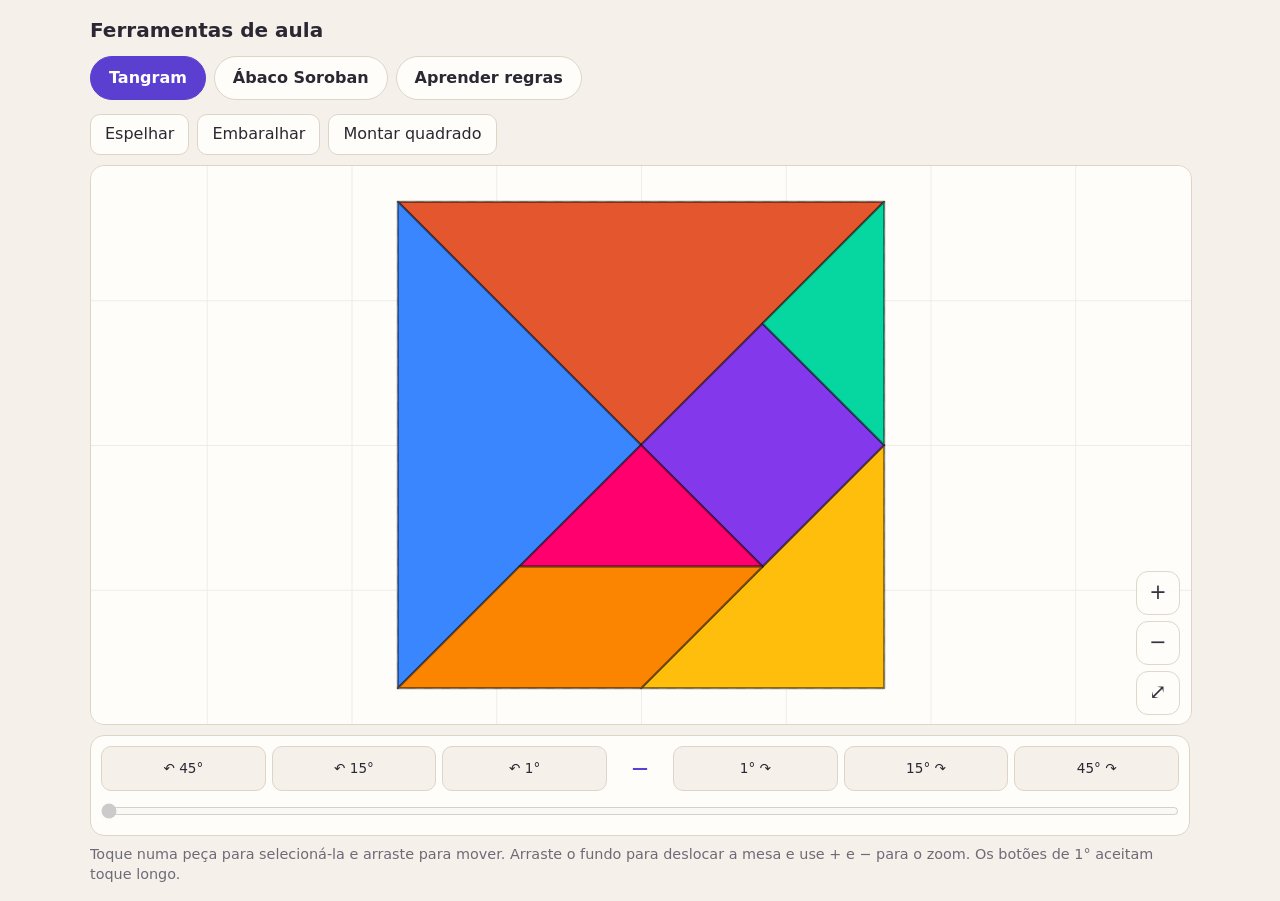
==== index.html @ 524e2d60 "Publica ferramentas de aula" ====
<!DOCTYPE html>
<html lang="pt-BR">
<head>
<meta charset="utf-8">
<meta name="viewport" content="width=device-width, initial-scale=1, viewport-fit=cover">
<meta name="description" content="Ferramentas de apoio para aulas online: Tangram interativo e Ábaco Soroban.">
<link rel="icon" href="data:image/svg+xml,%3Csvg xmlns='http://www.w3.org/2000/svg' viewBox='0 0 100 100'%3E%3Ctext y='.9em' font-size='90'%3E%F0%9F%A7%AE%3C/text%3E%3C/svg%3E">
<title>Ferramentas de Aula</title>
<style>
:root{--bg:#f5f1ea;--card:#fffdf9;--ink:#2a2833;--mut:#6e6a78;--line:#ddd5c8;--acc:#5b3fd0;--dec:#efe6d2;--frame:#7a4a24;--rod:#cdb88f;--wood:#d9a060;--wood2:#8a5a2b;--heav:#e0524d;--heav2:#8f2b28;box-sizing:border-box;padding-top:env(safe-area-inset-top,0px);padding-bottom:env(safe-area-inset-bottom,0px)}
@media (prefers-color-scheme:dark){:root:not([data-theme="light"]){--bg:#16151b;--card:#201f27;--ink:#efecf5;--mut:#a39fb0;--line:#36343f;--acc:#9a85ff;--dec:#2c2a36;--frame:#b9824f;--rod:#5a5566}}
:root[data-theme="dark"]{--bg:#16151b;--card:#201f27;--ink:#efecf5;--mut:#a39fb0;--line:#36343f;--acc:#9a85ff;--dec:#2c2a36;--frame:#b9824f;--rod:#5a5566}
html{scroll-padding-top:env(safe-area-inset-top,0px)}
body{margin:0;background:var(--bg);color:var(--ink);font:16px/1.4 system-ui,-apple-system,"Segoe UI",Roboto,sans-serif}
main{max-width:1100px;margin:0 auto;padding:16px}
h1{font-size:1.25rem;margin:0 0 12px}
nav{display:flex;gap:8px;margin-bottom:14px}
button,input{font:inherit}
button{touch-action:manipulation;user-select:none;-webkit-user-select:none}
nav button{padding:10px 18px;border-radius:999px;border:1px solid var(--line);background:var(--card);color:var(--ink);cursor:pointer;font-weight:600}
nav button.on{background:var(--acc);border-color:var(--acc);color:#fff}
.bar{display:flex;flex-wrap:wrap;gap:8px;align-items:center;margin-bottom:10px}
.btn{padding:8px 14px;border-radius:10px;border:1px solid var(--line);background:var(--card);color:var(--ink);cursor:pointer}
.btn:hover{border-color:var(--acc)}
.hint{color:var(--mut);font-size:.9rem;margin:8px 0 0}
svg{display:block;width:100%}
.wrap{position:relative}
#tg{height:clamp(340px,62vh,720px);color:var(--ink);background:var(--dec);border:1px solid var(--line);border-radius:14px;touch-action:none;user-select:none;-webkit-user-select:none}
.zoom{position:absolute;right:10px;bottom:10px;display:flex;flex-direction:column;gap:6px}
.zoom button{width:44px;height:44px;border-radius:12px;border:1px solid var(--line);background:var(--card);color:var(--ink);font-size:1.3rem;cursor:pointer;opacity:.94}
.rot{margin-top:10px;background:var(--card);border:1px solid var(--line);border-radius:14px;padding:10px}
.rb{display:flex;gap:6px;align-items:center}
.rb button{flex:1;padding:12px 4px;border-radius:10px;border:1px solid var(--line);background:var(--bg);color:var(--ink);font-size:.85rem;cursor:pointer}
.rb button:active{background:var(--acc);color:#fff}
#ang{min-width:54px;text-align:center;font-weight:700;color:var(--acc)}
#sl{width:100%;margin:12px 0 2px;padding:0;accent-color:var(--acc)}
.pc{cursor:grab;stroke:rgba(0,0,0,.45);stroke-width:1.5;stroke-linejoin:round}
.pc.sel{stroke:var(--ink);stroke-width:4}
input[type=text]{padding:8px 10px;border-radius:10px;border:1px solid var(--line);background:var(--card);color:var(--ink);width:150px}
.tot{margin-left:auto;font-size:1.1rem}
.tot b{font-size:1.6rem;color:var(--acc)}
#sb{background:var(--card);border:1px solid var(--line);border-radius:14px;height:auto}
.fr{fill:var(--card);stroke:var(--frame);stroke-width:8}
.dc{fill:var(--dec)}
.rod{stroke:var(--rod);stroke-width:4}
.br{fill:var(--frame)}
.bead{cursor:pointer;transition:transform .2s ease}
.bead path{fill:var(--wood);stroke:var(--wood2);stroke-width:2;stroke-linejoin:round}
.bead.h path{fill:var(--heav);stroke:var(--heav2)}
.dg{font:700 28px system-ui,sans-serif;fill:var(--acc)}
.dg.z{fill:var(--mut);opacity:.5}
.vl{font:13px system-ui,sans-serif;fill:var(--ink)}
.lb{font:10px system-ui,sans-serif;fill:var(--mut)}
nav{flex-wrap:wrap}
.chips{display:flex;flex-wrap:wrap;gap:6px;margin-bottom:12px}
.chips button{padding:8px 12px;border-radius:999px;border:1px solid var(--line);background:var(--card);color:var(--ink);font-size:.85rem;cursor:pointer}
.chips button.on{background:var(--acc);border-color:var(--acc);color:#fff}
.rule{background:var(--card);border:1px solid var(--line);border-radius:14px;padding:12px 14px;margin-bottom:12px;font-size:.95rem}
#lb{background:var(--card);border:1px solid var(--line);border-radius:14px;height:auto;margin:0 auto}
.step{margin:12px 0;padding:12px 14px;border-left:4px solid var(--acc);background:var(--card);border-radius:8px;min-height:3.2em}
.hl{fill:var(--acc);fill-opacity:.16;opacity:0;transition:opacity .25s}
.md{font:700 20px system-ui,sans-serif;fill:var(--acc)}
.ml{font:10px system-ui,sans-serif;fill:var(--mut)}
#fg{transition:transform .35s ease,opacity .25s}
.fb{display:none;margin-top:10px;padding:10px 14px;border-radius:10px}
.fb.ok{display:block;background:#1f7a3e22;border:1px solid #1f7a3e}
.fb.no{display:block;background:#c0392b22;border:1px solid #c0392b}
</style>
</head>
<body>
<main>
<h1>Ferramentas de aula</h1>
<nav>
<button class="on" data-t="tangram">Tangram</button>
<button data-t="soroban">Ábaco Soroban</button>
<button data-t="aprender">Aprender regras</button>
</nav>

<section id="tangram">
<div class="bar">
<button class="btn" id="tf">Espelhar</button>
<button class="btn" id="tm">Embaralhar</button>
<button class="btn" id="tz">Montar quadrado</button>
</div>
<div class="wrap">
<svg id="tg"><defs><pattern id="gd" width="100" height="100" patternUnits="userSpaceOnUse"><path d="M100 0H0V100" fill="none" stroke="currentColor" stroke-opacity=".1"/></pattern></defs><rect width="2000" height="1400" fill="var(--card)"/><rect width="2000" height="1400" fill="url(#gd)"/></svg>
<div class="zoom">
<button id="zi" aria-label="Aumentar zoom">+</button>
<button id="zo" aria-label="Diminuir zoom">−</button>
<button id="zf" aria-label="Centralizar">⤢</button>
</div>
</div>
<div class="rot">
<div class="rb">
<button data-d="-45">↶ 45°</button><button data-d="-15">↶ 15°</button><button data-d="-1">↶ 1°</button>
<span id="ang">—</span>
<button data-d="1">1° ↷</button><button data-d="15">15° ↷</button><button data-d="45">45° ↷</button>
</div>
<input type="range" id="sl" min="0" max="359" value="0" disabled aria-label="Ângulo da peça">
</div>
<p class="hint">Toque numa peça para selecioná-la e arraste para mover. Arraste o fundo para deslocar a mesa e use + e − para o zoom. Os botões de 1° aceitam toque longo.</p>
</section>

<section id="soroban" hidden>
<div class="bar">
<button class="btn" id="zr">Zerar</button>
<input type="text" id="num" placeholder="ex.: 1234,56" inputmode="decimal">
<button class="btn" id="go">Mostrar número</button>
<div class="tot">Valor: <b id="tot">0</b></div>
</div>
<svg id="sb" viewBox="0 0 1000 410"></svg>
<p class="hint">Clique nas contas para movê-las. Cada conta de baixo vale 1 e a de cima vale 5. A coluna da Unidade é a 6ª da direita; as 5 últimas colunas são as casas decimais.</p>
</section>

<section id="aprender" hidden>
<div class="chips" id="lm"><button class="on">Aula</button><button>Praticar</button></div>
<div class="chips" id="ls"></div>
<div class="rule" id="lr"></div>
<svg id="lb"></svg>
<div class="step" id="lt"></div>
<div class="bar" id="lbar">
<button class="btn" id="lv">◀ Voltar</button>
<button class="btn" id="ln">Próximo ▶</button>
<button class="btn" id="lp">▶ Tocar</button>
<button class="btn" id="lz">↺ Repetir</button>
<span class="hint" id="lc"></span>
</div>
<div id="pn" style="display:none">
<div class="step" id="pp"></div>
<div class="chips" id="po"></div>
<div class="bar">
<button class="btn" id="pc">Conferir</button>
<button class="btn" id="pa">Mostrar resposta</button>
<button class="btn" id="pm">Novo exercício</button>
<span class="hint" id="pg"></span>
</div>
<div class="fb" id="pf"></div>
</div>
</section>
</main>

<script>
const $=s=>document.querySelector(s),NS='http://www.w3.org/2000/svg';
const mk=(t,a,p)=>{const e=document.createElementNS(NS,t);for(const k in a)e.setAttribute(k,a[k]);if(p)p.appendChild(e);return e};
const clamp=(v,a,b)=>Math.max(a,Math.min(b,v));

/* Tangram */
const tg=$('#tg'),S=84,WW=2000,WH=1400,OX=1000-2*S,OY=700-2*S;
mk('rect',{x:OX,y:OY,width:4*S,height:4*S,fill:'none',stroke:'currentColor','stroke-opacity':.15,'stroke-dasharray':'6 6'},tg);
const defs=[
['#e4572e',[[0,0],[4,0],[2,2]]],
['#3a86ff',[[0,0],[2,2],[0,4]]],
['#ffbe0b',[[4,4],[4,2],[2,4]]],
['#8338ec',[[2,2],[3,1],[4,2],[3,3]]],
['#06d6a0',[[4,0],[4,2],[3,1]]],
['#ff006e',[[1,3],[3,3],[2,2]]],
['#fb8500',[[0,4],[2,4],[3,3],[1,3]]]];
const pcs=defs.map(([col,pts])=>{
  const cx=pts.reduce((a,p)=>a+p[0],0)/pts.length,cy=pts.reduce((a,p)=>a+p[1],0)/pts.length;
  const el=mk('polygon',{points:pts.map(p=>((p[0]-cx)*S)+','+((p[1]-cy)*S)).join(' '),fill:col,class:'pc'},tg);
  return {el,hx:OX+cx*S,hy:OY+cy*S,x:0,y:0,r:0,f:1};
});
const draw=o=>o.el.setAttribute('transform',`translate(${o.x} ${o.y}) rotate(${o.r}) scale(${o.f} 1)`);

/* Visão (zoom e deslocamento) */
let vx=WW/2,vy=WH/2,z=1,z0=1;
const view=()=>{
  const w=tg.clientWidth,h=tg.clientHeight;if(!w)return;
  const vw=w/z,vh=h/z;
  vx=vw>=WW?WW/2:clamp(vx,vw/2,WW-vw/2);
  vy=vh>=WH?WH/2:clamp(vy,vh/2,WH-vh/2);
  tg.setAttribute('viewBox',`${vx-vw/2} ${vy-vh/2} ${vw} ${vh}`);
};
const fit=()=>{const w=tg.clientWidth;if(!w)return;z0=w/760;z=z0;vx=WW/2;vy=WH/2;view()};
const zoom=f=>{const w=tg.clientWidth,h=tg.clientHeight;z=clamp(z*f,Math.min(w/WW,h/WH),z0*3.2);view()};
$('#zi').onclick=()=>zoom(1.25);
$('#zo').onclick=()=>zoom(1/1.25);
$('#zf').onclick=fit;
addEventListener('resize',view);

const home=()=>{pcs.forEach(o=>{o.x=o.hx;o.y=o.hy;o.r=0;o.f=1;draw(o)});sync();fit()};

/* Seleção, arrasto e giro */
let sel=null,off=null,pan=null;
const pt=e=>{const p=tg.createSVGPoint();p.x=e.clientX;p.y=e.clientY;return p.matrixTransform(tg.getScreenCTM().inverse())};
const sync=()=>{
  $('#ang').textContent=sel?sel.r+'°':'—';
  $('#sl').disabled=!sel;if(sel)$('#sl').value=sel.r;
};
const rot=d=>{if(!sel)return;sel.r=((sel.r+d)%360+360)%360;draw(sel);sync()};
tg.onpointerdown=e=>{
  const o=pcs.find(o=>o.el===e.target);
  if(o){
    if(sel)sel.el.classList.remove('sel');
    sel=o;o.el.classList.add('sel');tg.appendChild(o.el);sync();
    const p=pt(e);off=[o.x-p.x,o.y-p.y];
  }else pan={x:e.clientX,y:e.clientY,vx,vy};
  tg.setPointerCapture(e.pointerId);
};
tg.onpointermove=e=>{
  if(off){const p=pt(e);sel.x=clamp(p.x+off[0],0,WW);sel.y=clamp(p.y+off[1],0,WH);draw(sel)}
  else if(pan){vx=pan.vx-(e.clientX-pan.x)/z;vy=pan.vy-(e.clientY-pan.y)/z;view()}
};
tg.onpointerup=tg.onpointercancel=()=>{off=pan=null};
tg.ondblclick=e=>{if(sel&&e.target===sel.el)rot(45)};
tg.onwheel=e=>{
  e.preventDefault();
  if(sel&&e.target===sel.el)rot(e.deltaY>0?15:-15);else zoom(e.deltaY<0?1.15:1/1.15);
};
$('#sl').oninput=e=>{if(sel){sel.r=+e.target.value;draw(sel);sync()}};
document.querySelectorAll('.rb button').forEach(b=>{
  const d=+b.dataset.d;let t,iv;
  const stop=()=>{clearTimeout(t);clearInterval(iv)};
  b.onpointerdown=e=>{e.preventDefault();rot(d);if(Math.abs(d)===1)t=setTimeout(()=>iv=setInterval(()=>rot(d),60),400)};
  b.onpointerup=b.onpointerleave=b.onpointercancel=stop;
});
$('#tf').onclick=()=>{if(sel){sel.f*=-1;draw(sel);sync()}};
$('#tz').onclick=home;
$('#tm').onclick=()=>{
  const vw=tg.clientWidth/z,vh=tg.clientHeight/z;
  pcs.forEach(o=>{
    o.x=clamp(vx+(Math.random()-.5)*(vw-200),0,WW);o.y=clamp(vy+(Math.random()-.5)*(vh-200),0,WH);
    o.r=Math.floor(Math.random()*8)*45;o.f=1;draw(o);
  });
  sync();
};
home();

/* Abas */
const tabs=document.querySelectorAll('nav button');
tabs.forEach(b=>b.onclick=()=>{
  tabs.forEach(x=>x.classList.toggle('on',x===b));
  document.querySelectorAll('section').forEach(s=>s.hidden=s.id!==b.dataset.t);
  if(b.dataset.t==='tangram')view();
});

/* Soroban */
const sb=$('#sb'),N=15,X0=20,W=64;
const st=Array.from({length:N},()=>({h:0,e:0}));
const NM={9:'U. bilhão',8:'C. milhão',7:'D. milhão',6:'U. milhão',5:'C. milhar',4:'D. milhar',3:'U. milhar',2:'Centena',1:'Dezena',0:'Unidade','-1':'Décimo','-2':'Centésimo','-3':'Milésimo','-4':'D. milésimo','-5':'C. milésimo'};
const fmt=n=>{const f=String(n%1e5).padStart(5,'0').replace(/0+$/,'');return Math.floor(n/1e5).toLocaleString('pt-BR')+(f?','+f:'')};
const cx=c=>X0+c*W+W/2;
mk('rect',{x:8,y:8,width:984,height:304,rx:10,class:'fr'},sb);
for(let c=10;c<N;c++)mk('rect',{x:X0+c*W,y:10,width:W,height:300,class:'dc'},sb);
for(let c=0;c<N;c++)mk('line',{x1:cx(c),y1:10,x2:cx(c),y2:310,class:'rod'},sb);
mk('rect',{x:8,y:104,width:984,height:12,class:'br'},sb);
mk('circle',{cx:cx(9),cy:110,r:4,fill:'#fff'},sb);
const bead=(c,type,i)=>{
  const g=mk('g',{class:'bead '+type},sb);
  mk('path',{d:'M-26 0L-12-14H12L26 0L12 14H-12Z'},g);
  g.onclick=()=>{const s=st[c];if(type==='h')s.h^=1;else s.e=s.e>i?i:i+1;upd()};
  return g;
};
const cols=st.map((_,c)=>{
  const tx=(y,cls)=>mk('text',{x:cx(c),y,class:cls,'text-anchor':'middle'},sb);
  const q={hb:bead(c,'h'),eb:[0,1,2,3].map(i=>bead(c,'e',i))};
  q.dg=tx(352,'dg');q.vl=tx(375,'vl');q.lb=tx(396,'lb');
  q.lb.textContent=NM[9-c];
  return q;
});
function upd(){
  let n=0;
  st.forEach((s,c)=>{
    const i=14-c,d=s.h*5+s.e,q=cols[c],x=cx(c);
    n+=d*10**i;
    q.hb.style.transform=`translate(${x}px,${s.h?90:36}px)`;
    q.eb.forEach((b,k)=>b.style.transform=`translate(${x}px,${k<s.e?130+k*28:284-(3-k)*28}px)`);
    q.dg.textContent=d;q.dg.classList.toggle('z',!d);
    q.vl.textContent=d?fmt(d*10**i):'';
  });
  $('#tot').textContent=fmt(n);
}
$('#zr').onclick=()=>{st.forEach(s=>{s.h=0;s.e=0});upd()};
$('#go').onclick=()=>{
  const v=parseFloat($('#num').value.trim().replace(',','.'));
  if(isNaN(v)||v<0||v>=1e10)return;
  const n=Math.round(v*1e5);
  st.forEach((s,c)=>{const d=Math.floor(n/10**(14-c))%10;s.h=d>=5?1:0;s.e=d%5});
  upd();
};
upd();

/* Aprender regras: cada passo = [texto, dígitos das colunas ('.' = 0), colunas em destaque] */
(()=>{
const c4=['casa 4','casa 3','casa 2','casa 1'],c5=['casa 5',...c4];
const LS=[
{n:'Base 5',c:2,lb:['Dezena','Unidade'],r:'<b>Troca de base 5.</b> Pergunte: <b>cabe?</b> (soma) ou <b>tenho?</b> (subtração). Se não, pergunte quanto o número falta para 5 (a diferença) e respeite a ordem: <b>+</b> soma 5 e tira a diferença; <b>−</b> soma a diferença e tira 5.',s:[
['Vamos somar 3 + 4. Coloque o 3 na unidade.','.3',[1]],
['O 4 cabe? Não: só sobra 1 conta embaixo. Quanto falta do 4 para 5? 1.','.3',[1]],
['Regra do +: soma 5 (desce a conta de cima)…','.8',[1]],
['…e tira a diferença, 1 (sobe uma conta de baixo). 3 + 4 = 7.','.7',[1]],
['Agora 7 − 3. Eu tenho 3? Não: só há 2 contas embaixo. Quanto falta do 3 para 5? 2.','.7',[1]],
['Regra do −: soma a diferença, 2 (descem 2 contas)…','.9',[1]],
['…e tira 5 (sobe a conta de cima). 7 − 3 = 4.','.4',[1]]]},
{n:'Base 10',c:2,lb:['Dezena','Unidade'],r:'<b>Troca de base 10.</b> As mesmas perguntas, agora com o que falta para 10: <b>+</b> tira a diferença e soma 10 (1 na casa da esquerda); <b>−</b> tira 10 (1 da casa da esquerda) e soma a diferença. Se a diferença não cabe ou não tem, use a base 5 dentro da coluna.',s:[
['Vamos somar 7 + 6. Coloque o 7.','.7',[1]],
['O 6 cabe? Não, passa de 9. Quanto falta do 6 para 10? 4. Regra do +: tira a diferença e soma 10.','.7',[1]],
['Tirar 4 de 7: eu tenho 4? Não (só 2 embaixo). Base 5: 4 para 5 é 1. Soma 1…','.8',[1]],
['…e tira 5: 7 − 4 = 3.','.3',[1]],
['Agora soma 10: 1 na casa da esquerda. 7 + 6 = 13.','13',[0]],
['Agora 13 − 6. Eu tenho 6? Não (3 < 6). Quanto falta do 6 para 10? 4. Regra do −: tira 10 e soma a diferença.','13',[0,1]],
['Tira 10: tira 1 da dezena.','.3',[0]],
['Soma 4 em 3: cabe? Não. Base 5: 4 para 5 é 1. Soma 5…','.8',[1]],
['…e tira 1: 3 + 4 = 7. Então 13 − 6 = 7.','.7',[1]]]},
{n:'Multiplicação 1',c:4,lb:c4,f:1,r:'<b>Multiplicação com 1 multiplicador.</b> Conte as casas a partir da unidade e pule (dígitos do multiplicando + 1): é a <b>dezena temporária</b>. Multiplique da esquerda para a direita: a <b>dezena</b> do produto vai na casa (casa do multiplicando + casa do multiplicador), onde o dedo aponta, e a <b>unidade</b> na casa à direita. Passou de 9? Troca de base 10.',s:[
['256 × 4. O 256 tem 3 dígitos: pule 3 + 1 = 4 casas a partir da unidade. A casa 4 é a dezena temporária.','....',[0]],
['2 (casa 3) × 4 (casa 1): 3 + 1 = 4, o dedo aponta a casa 4. 2 × 4 = 08.','....',[0]],
['Dezena 0 na casa 4 e unidade 8 na casa 3.','.8..',[0,1]],
['5 (casa 2) × 4 = 20. Casa 2 + casa 1 = 3: dezena 2 na casa 3, unidade 0 na casa 2.','.8..',[1]],
['8 + 2 não cabe: 2 para 10 é 8. Tira 8 e soma 10 (vai 1 na casa 4).','1...',[0,1]],
['6 (casa 1) × 4 = 24. Casa 1 + casa 1 = 2: dezena 2 na casa 2 e unidade 4 na casa 1.','1.24',[2,3]],
['Resposta: 256 × 4 = 1024.','1.24',[]]]},
{n:'Multiplicação 2',c:5,lb:c5,f:1,r:'<b>Multiplicação com 2 multiplicadores.</b> O mesmo princípio, em duas etapas: primeiro o dígito da esquerda do multiplicador (dezena), depois o da direita. A dezena temporária fica na casa (dígitos do multiplicando + 2).',s:[
['256 × 14. O 256 tem 3 dígitos e o 14 tem 2: pule 3 + 2 = 5 casas. A casa 5 é a dezena temporária.','.....',[0]],
['Etapa 1: multiplicador 1 (casa 2). 2 (casa 3) × 1 = 02. Casa 3 + casa 2 = 5: dezena 0 na casa 5, unidade 2 na casa 4.','.2...',[0,1]],
['5 (casa 2) × 1 = 05. 2 + 2 = 4: unidade 5 na casa 3.','.25..',[1,2]],
['6 (casa 1) × 1 = 06. 1 + 2 = 3: unidade 6 na casa 2.','.256.',[2,3]],
['Etapa 2: multiplicador 4 (casa 1). 2 × 4 = 08: unidade 8 na casa 3. 5 + 8 = 13, vai 1 na casa 4.','.336.',[1,2]],
['5 × 4 = 20. Casa 2 + 1 = 3: dezena 2 na casa 3, unidade 0 na casa 2.','.356.',[2]],
['6 × 4 = 24. Casa 1 + 1 = 2: dezena 2 na casa 2 e unidade 4 na casa 1.','.3584',[3,4]],
['Resposta: 256 × 14 = 3584.','.3584',[]]]},
{n:'Divisão 1 divisor',c:7,r:'<b>Divisão com 1 divisor.</b> Divisor à esquerda, 4 colunas vazias, depois o dividendo. Se o dividendo é maior ou igual ao divisor, o quociente vai <b>2 casas</b> à esquerda do 1º dígito; se o divisor é maior, <b>1 casa</b>. Depois tire (quociente × divisor) do dividendo, com a unidade do produto 2 casas à direita do quociente.',s:[
['95 ÷ 4. Divisor 4 à esquerda, 4 colunas vazias e o dividendo 95. O 9 é maior que 4: regra de 2 casas, quociente na coluna 4.','4....95',[0,5,6]],
['Coloca 2 (9 ÷ 4) duas casas à esquerda do 9.','4..2.95',[3]],
['2 × 4 = 08: tira 8 do 9.','4..2.15',[5]],
['Resta 15. Próximo dígito do quociente na coluna 5: 15 ÷ 4 = 3.','4..2315',[4,5,6]],
['3 × 4 = 12: tira 12 de 15. Quociente 23, resto 3.','4..23.3',[5,6]]]},
{n:'Regra do 9',c:9,r:'<b>Divisão com regras do 9.</b> Compare o 1º dígito do dividendo com o do divisor; se forem iguais, compare o 2º. <b>Tudo igual</b>: pula 2 casas à esquerda e soma 1. <b>Divisor maior que o dividendo</b>: pula 1 casa à esquerda e soma 9.',s:[
['171 ÷ 19. Os primeiros dígitos são iguais (1 e 1). Compare o 2º: 7 é menor que 9, o divisor é maior.','19....171',[0,1,6,7]],
['Regra de 1 casa e soma 9: coloca 9 na coluna 6, uma casa à esquerda do 1.','19...9171',[5]],
['9 × 1 = 09: tira 9 de 17 (empresta 1). Sobra 8.','19...9.81',[6,7]],
['9 × 9 = 81: tira 81. Quociente 9, resto 0.','19...9...',[7,8]]]},
{n:'Tirar do quociente',c:10,r:'<b>Tirar do quociente e colocar no dividendo.</b> Você tirou o 1º dígito do divisor e multiplica o quociente pelo 2º. Se não dá para subtrair, <b>tire 1 do quociente</b> e <b>coloque de volta no dividendo o valor do 1º dígito do divisor</b>. Repita se preciso.',s:[
['1425 ÷ 19. Primeiros dígitos iguais (1 e 1) e o 2º do dividendo (4) é menor que 9: regra do 9, 1 casa.','19....1425',[0,1,6,7]],
['Coloca 9 no quociente (coluna 6).','19...91425',[5]],
['9 × 1 = 09: tira 9 de 14. Sobra 5.','19...9.525',[6,7]],
['9 × 9 = 81: a dezena 8 não cabe em 5 e não há de onde emprestar. O quociente está grande demais!','19...9.525',[7]],
['Tira 1 do quociente (9 vira 8) e coloca de volta no dividendo o 1º dígito do divisor, o 1.','19...8.625',[5,7]],
['8 × 9 = 72: o 7 ainda não cabe em 6. Tira 1 do quociente (vira 7) e devolve outro 1.','19...7.725',[5,7]],
['7 × 9 = 63: agora cabe (7 − 6 = 1 e 12 − 3 = 9). Resta 95.','19...7..95',[7,8]],
['Resta 95: regra de 2 casas. 95 ÷ 19 = 5, na coluna 7.','19...75.95',[6]],
['5 × 1 = 05: tira 5 do 9.','19...75.45',[8]],
['5 × 9 = 45: tira 45. Quociente 75, resto 0.','19...75...',[8,9]]]},
{n:'Divisão 2 divisores',c:9,r:'<b>Divisão com 2 divisores.</b> Cada dígito do quociente pede duas subtrações, uma por dígito do divisor, alinhadas ao quociente (a unidade do 1º produto fica 2 casas à direita dele; a do 2º, 3 casas).',s:[
['276 ÷ 12. O 2 é maior que o 1: regra de 2 casas, quociente na coluna 5.','12....276',[0,1,6,7,8]],
['Coloca 2 (27 ÷ 12 é cerca de 2).','12..2.276',[4]],
['2 × 1 = 02: tira 2 do 2.','12..2..76',[6]],
['2 × 2 = 04: tira 4 do 7.','12..2..36',[7]],
['Resta 36. Próximo dígito do quociente na coluna 6: 36 ÷ 12 = 3.','12..23.36',[5,7,8]],
['3 × 1 = 03: tira 3 do 3.','12..23..6',[7]],
['3 × 2 = 06: tira 6. Quociente 23, resto 0.','12..23...',[8]]]},
{n:'Divisão 3 divisores',c:11,r:'<b>Divisão com 3 divisores.</b> Três subtrações por dígito do quociente. Se a 3ª não couber, tire 1 do quociente e devolva ao dividendo o 1º e o 2º dígito do divisor.',s:[
['2829 ÷ 123. O 2 é maior que o 1: regra de 2 casas, quociente na coluna 6.','123....2829',[0,1,2,7,8,9,10]],
['Coloca 2 (282 ÷ 123 é cerca de 2).','123..2.2829',[5]],
['2 × 1 = 02: tira 2 do 2.','123..2..829',[7]],
['2 × 2 = 04: tira 4 do 8.','123..2..429',[8]],
['2 × 3 = 06: 2 − 6 pede empréstimo (12 − 6 = 6). Resta 369.','123..2..369',[8,9]],
['Próximo dígito do quociente na coluna 7: 369 ÷ 123 = 3.','123..23.369',[6]],
['3 × 1 = 03 e 3 × 2 = 06: tira 3 e 6.','123..23...9',[8,9]],
['3 × 3 = 09: tira 9. Quociente 23, resto 0.','123..23....',[10]]]}
];
const box=$('#lb'),T=$('#lt'),R=$('#lr'),C=$('#lc'),S=$('#ls'),P=$('#lp'),W=44;
let L,i=0,B,D,H,F,tm=0,PR=0,idx=0;
const stop=()=>{clearInterval(tm);tm=0;P.textContent='▶ Tocar'};
function build(){
  box.textContent='';const n=L.c,w=n*W+16;
  box.setAttribute('viewBox',`0 0 ${w} 250`);box.style.maxWidth=w*2+'px';
  mk('rect',{x:4,y:4,width:w-8,height:172,rx:8,class:'fr'},box);
  H=[];B=[];D=[];
  for(let c=0;c<n;c++){const x=8+c*W+W/2;
    H.push(mk('rect',{x:8+c*W,y:6,width:W,height:168,class:'hl'},box));
    mk('line',{x1:x,y1:6,x2:x,y2:174,class:'rod'},box);}
  mk('rect',{x:4,y:54,width:w-8,height:8,class:'br'},box);
  for(let c=0;c<n;c++){const x=8+c*W+W/2;
    const bd=(t,cc,kk)=>{const g=mk('g',{class:'bead '+t},box);mk('path',{d:'M-17 0L-8-9.5H8L17 0L8 9.5H-8Z'},g);g.onclick=()=>PR&&bead(cc,kk);return g};
    B.push({h:bd('h',c,-1),e:[0,1,2,3].map((_,k)=>bd('e',c,k)),x});
    D.push(mk('text',{x,y:198,'text-anchor':'middle',class:'md'},box));
    mk('text',{x,y:216,'text-anchor':'middle',class:'ml'},box).textContent=L.lb?L.lb[c]:'';}
  F=mk('text',{x:0,y:242,'text-anchor':'middle','font-size':22,id:'fg'},box);F.textContent='👆';
}
function show(){
  const [t,s,h]=L.s[i];
  B.forEach((b,c)=>{
    const d=s[c]==='.'?0:+s[c],e=d%5;
    b.h.style.transform=`translate(${b.x}px,${d>=5?42:24}px)`;
    b.e.forEach((g,k)=>g.style.transform=`translate(${b.x}px,${k<e?74+k*20:158-(3-k)*20}px)`);
    D[c].textContent=s[c]==='.'?'':s[c];
  });
  H.forEach((r,c)=>r.style.opacity=h.includes(c)?1:0);
  F.style.opacity=L.f&&h.length?1:0;
  if(h.length)F.style.transform=`translate(${B[h[0]].x}px,0)`;
  T.textContent=t;C.textContent=`Passo ${i+1} de ${L.s.length}`;
}
const go=k=>{i=clamp(k,0,L.s.length-1);show()};
$('#ln').onclick=()=>go(i+1);
$('#lv').onclick=()=>go(i-1);
$('#lz').onclick=()=>{stop();go(0)};
P.onclick=()=>{
  if(tm){stop();return}
  if(i>=L.s.length-1)go(0);
  P.textContent='⏸ Pausar';
  tm=setInterval(()=>{if(i>=L.s.length-1)stop();else go(i+1)},3200);
};
function load(k){
  stop();idx=k;L=LS[k];i=0;
  [...S.children].forEach((b,j)=>b.classList.toggle('on',j===k));
  R.innerHTML=L.r;if(PR)newEx();else{build();show()}
}
LS.forEach((l,k)=>{const b=document.createElement('button');b.textContent=l.n;b.onclick=()=>load(k);S.appendChild(b)});
/* Praticar: gerador de exercícios com uma única resposta correta */
const rnd=(a,b)=>a+Math.floor(Math.random()*(b-a+1)),p2=n=>String(n).padStart(2,'0');
const shuf=a=>a.map(v=>[Math.random(),v]).sort((x,y)=>x[0]-y[0]).map(v=>v[1]);
const nd=(n,len)=>String(n).padStart(len,'0').split('').map(Number);
const Q=(p,list,a,ws)=>{const o=shuf(list.map((t,i)=>({t,i})));return{p,o:o.map(x=>x.t),a:o.findIndex(x=>x.i===a),w:o.map(x=>ws[x.i])}};
const YN=(p,yes,wy,wn)=>Q(p,['Sim','Não'],yes?0:1,[wy,wn]);
const dis=(c,lo,hi)=>{const s=new Set([c]);for(let t=0;s.size<4&&t<99;t++)s.add(rnd(lo,hi));return[...s]};
const QN=(p,c,lo,hi,why)=>{const l=dis(c,lo,hi);return Q(p,l.map(String),0,l.map(v=>v===c?'':why(v)))};
const BS=(p,s,w)=>({p,s,w});
const LB2=['Dezena','Unidade'];
const put=(cur,R,a,Ln,qs)=>{const r=String(R).padStart(Ln,'0');for(let i=0;i<Ln;i++)if(!((a+i) in qs))cur[a+i]=+r[i]};
const g1=()=>{
  const add=Math.random()<.5;let a,n;
  do{a=add?rnd(1,4):rnd(5,8);n=rnd(1,4)}while(add?a+n<5:n<=a-5);
  const d=5-n,s=[];
  s.push(YN(add?`Vamos somar ${a} + ${n}. O ${n} cabe?`:`Vamos fazer ${a} − ${n}. Eu tenho ${n}?`,false,add?`Só sobram ${4-a} contas livres embaixo e você precisa de ${n}: não cabe direto.`:`Embaixo só há ${a-5} contas: faltam contas para tirar ${n}.`,''));
  s.push(QN(`Quanto falta do ${n} para 5?`,d,1,4,x=>`${n} + ${x} = ${n+x}, e não 5. Falta ${d}.`));
  if(add){s.push(BS(`Regra do +: primeiro soma 5.`,[0,a+5],`Na soma, a ordem é: soma 5 e depois tira a diferença (${d}).`));
    s.push(BS(`Agora tira a diferença (${d}).`,[0,a+n],`${a} + 5 − ${d} = ${a+n}.`))}
  else{s.push(BS(`Regra do −: primeiro soma a diferença (${d}).`,[0,a+d],`Na subtração, a ordem é: soma a diferença e depois tira 5.`));
    s.push(BS(`Agora tira 5.`,[0,a-n],`${a} + ${d} − 5 = ${a-n}.`))}
  return{c:2,lb:LB2,s0:[0,a],st:s};
};
const g2=()=>{
  const add=Math.random()<.5;let a,n,u;
  if(add){a=rnd(2,9);n=rnd(10-a,9)}else{u=rnd(0,8);n=rnd(u+1,9)}
  const d=10-n,s=[],qd=QN(`Quanto falta do ${n} para 10?`,d,1,9,x=>`${n} + ${x} = ${n+x}, e não 10. Falta ${d}.`);
  if(add){
    s.push(YN(`Vamos somar ${a} + ${n}. O ${n} cabe?`,false,`${a} + ${n} = ${a+n}, passa de 9: não cabe na coluna.`,''));
    s.push(qd);
    s.push(BS(`Regra do +: primeiro tira a diferença (${d}).`,[0,a-d],`Na soma com base 10 a ordem é: tira a diferença e depois soma 10. (Se faltar conta, use a base 5 dentro da coluna.)`));
    s.push(BS(`Agora soma 10: 1 na casa da esquerda.`,[1,a-d],`Somar 10 é colocar 1 na dezena. Resultado: ${a+n}.`));
    return{c:2,lb:LB2,s0:[0,a],st:s};
  }
  s.push(YN(`Vamos fazer ${10+u} − ${n}. Eu tenho ${n} na unidade?`,false,`A unidade tem só ${u}, menor que ${n}: não dá para tirar direto.`,''));
  s.push(qd);
  s.push(BS(`Regra do −: primeiro tira 10 (1 da dezena).`,[0,u],`Na subtração com base 10 a ordem é: tira 10 e depois soma a diferença.`));
  s.push(BS(`Agora soma a diferença (${d}) na unidade.`,[0,u+d],`${u} + ${d} = ${u+d}. Resultado: ${10+u-n}.`));
  return{c:2,lb:LB2,s0:[1,u],st:s};
};
const gm=k=>()=>{
  const n=k==1?rnd(2,3):2,A=Array.from({length:n},()=>rnd(1,9)),M=Array.from({length:k},()=>rnd(k==1?2:1,9));
  const w=n+k,lb=Array.from({length:w},(_,i)=>'casa '+(w-i)),s=[];let ac=0;
  s.push(QN(`Vamos multiplicar ${A.join('')} × ${M.join('')}. Quantas casas pular, a partir da unidade, até a dezena temporária?`,w,2,5,x=>`São os dígitos do multiplicando (${n}) mais os do multiplicador (${k}) = ${w}.`));
  M.forEach((m,j)=>{const cm=k-j;A.forEach((d,i)=>{const cd=n-i,t=cd+cm,pr=d*m;
    s.push(QN(`${d} (casa ${cd}) × ${m} (casa ${cm}): em qual casa fica a dezena do produto?`,t,1,w,x=>`Some a casa do multiplicando (${cd}) com a casa do multiplicador (${cm}): ${t}.`));
    ac+=pr*10**(t-2);
    s.push(BS(`${d} × ${m} = ${p2(pr)}. Coloque a dezena na casa ${t} e a unidade na casa ${t-1}.`,nd(ac,w),`${d} × ${m} = ${pr}: dezena ${Math.floor(pr/10)} na casa ${t} e unidade ${pr%10} na casa ${t-1}. Passou de 9? Troca de base 10 (vai 1).`));
  })});
  return{c:w,lb,s0:Array(w).fill(0),st:s};
};
const gd=(k,D,N)=>{
  const Ns=String(N).split('').map(Number),Ln=Ns.length,a=k+4,U=a+Ln-1,Ds=String(D).split('').map(Number);
  const cur=Array(U+1).fill(0);Ds.forEach((d,i)=>cur[i]=d);Ns.forEach((d,i)=>cur[a+i]=d);
  const s0=[...cur],qs={},s=[],Qd=String(Math.floor(N/D)).split('').map(Number);let R=N;
  Qd.forEach((q,ix)=>{
    const p=Qd.length-1-ix,c=U-k-1-p,grp=Math.floor(R/10**p);
    if(ix==0){const g=Math.floor(N/10**(Ln-k));
      s.push(Q(`Compare o início do dividendo (${g}) com o divisor (${D}). Onde vai o 1º dígito do quociente?`,['2 casas à esquerda do 1º dígito do dividendo','1 casa à esquerda do 1º dígito do dividendo'],g>=D?0:1,[`${g} é menor que ${D}: o divisor é maior, então vale a regra de 1 casa.`,`${g} é maior ou igual a ${D}: o dividendo é maior, então vale a regra de 2 casas.`]))}
    s.push(QN(`Quanto vale o próximo dígito do quociente? (${grp} ÷ ${D})`,q,0,9,x=>x*D>grp?`${x} × ${D} = ${x*D} é maior que ${grp}: não cabe.`:`${x} × ${D} = ${x*D}: ainda sobra ${grp-x*D}, que comporta mais um divisor. O dígito é maior.`));
    qs[c]=1;cur[c]=q;
    s.push(BS(`Coloque o ${q} no quociente (coluna ${c+1}).`,[...cur],ix==0?`Regra de ${Math.floor(N/10**(Ln-k))>=D?2:1} casas: o quociente vai na coluna ${c+1}.`:`Uma casa à direita do dígito anterior: coluna ${c+1}.`));
    Ds.forEach((dj,j)=>{const pr=q*dj;R-=pr*10**(k-1-j+p);put(cur,R,a,Ln,qs);
      s.push(BS(`Subtraia ${q} × ${dj} = ${p2(pr)}: dezena na coluna ${c+j+2} e unidade na coluna ${c+j+3}.`,[...cur],`A unidade de ${q} × ${dj} fica ${j+2} casas à direita do quociente (coluna ${c+j+3}) e a dezena, uma casa à esquerda. Se a coluna for menor, empreste da esquerda.`))});
  });
  return{c:U+1,lb:null,s0,st:s};
};
const dv=(k,lo,hi)=>()=>{const D=rnd(lo,hi);return gd(k,D,(rnd(1,9)*10+rnd(1,9))*D+rnd(0,D-1))};
const rule9=(d1,d2,e2,a9)=>Q(`Os primeiros dígitos são iguais (${d1}). Compare o 2º: ${e2} (dividendo) e ${d2} (divisor). O que fazer?`,['Pula 2 casas à esquerda e soma 1','Pula 1 casa à esquerda e soma 9','Divide só o 1º dígito, sem a regra'],a9?1:0,[`${e2} é menor que ${d2}: o divisor é maior, então pula 1 casa e soma 9.`,`${e2} é maior ou igual a ${d2}: o dividendo é maior (ou tudo igual), então pula 2 casas e soma 1.`,`Com os primeiros dígitos iguais vale a regra: compare o 2º dígito.`]);
const g6=()=>{
  const d1=rnd(1,8),d2=rnd(1,9),a9=Math.random()<.5,e2=a9?rnd(0,d2-1):rnd(d2,9),a=6,c=a9?a-1:a-2;
  const N=Number(`${d1}${e2}${rnd(0,9)}${rnd(0,9)}`),cur=Array(10).fill(0);
  cur[0]=d1;cur[1]=d2;String(N).split('').forEach((d,i)=>cur[a+i]=+d);
  const s0=[...cur];cur[c]=a9?9:1;
  return{c:10,lb:null,s0,st:[rule9(d1,d2,e2,a9),BS(`Coloque o ${a9?9:1} no quociente (coluna ${c+1}).`,cur,`Regra de ${a9?1:2} casa${a9?'':'s'}: o quociente vai na coluna ${c+1}.`)]};
};
const g7=()=>{
  let D=19,N=1425;
  for(let t=0;t<4000;t++){const d1=rnd(1,3),d2=rnd(4,9),DD=d1*10+d2,NN=rnd(1000,9999),qq=Math.floor(NN/(DD*10));
    if(Math.floor(NN/1000)==d1&&Math.floor(NN/100)<DD&&qq>=6&&qq<=8){D=DD;N=NN;break}}
  const d1=Math.floor(D/10),d2=D%10,e2=Math.floor(N/100)%10,a=6,c=5,cur=Array(10).fill(0),qs={};
  cur[0]=d1;cur[1]=d2;String(N).split('').forEach((d,i)=>cur[a+i]=+d);
  const s0=[...cur],s=[];let R=N,g=9;
  s.push(rule9(d1,d2,e2,true));
  cur[c]=9;s.push(BS(`Coloque o 9 no quociente (coluna 6).`,[...cur],`Regra de 1 casa e soma 9 (${e2} < ${d2}): coluna 6.`));
  R-=9*d1*100;put(cur,R,a,4,qs);
  s.push(BS(`Subtraia 9 × ${d1} = ${p2(9*d1)} (o 1º dígito do divisor).`,[...cur],`Primeiro tira o 1º dígito do divisor: 9 × ${d1}, com a unidade na coluna 8.`));
  for(;;){
    const fits=R>=g*d2*10,rest=Math.floor(R/10);
    s.push(YN(`${g} × ${d2} = ${g*d2}: cabe no que sobrou do dividendo?`,fits,`${g*d2} é maior que o que resta nessa posição (${rest}): não dá para subtrair.`,`${g*d2} cabe no que resta (${rest}): dá para subtrair.`));
    if(fits){R-=g*d2*10;put(cur,R,a,4,qs);s.push(BS(`Subtraia ${g} × ${d2} = ${p2(g*d2)}.`,[...cur],`Agora cabe: dezena na coluna 8 e unidade na coluna 9. Quociente ${g}.`));break}
    g--;cur[c]=g;s.push(BS(`Tire 1 do quociente (${g+1} vira ${g}).`,[...cur],`O quociente estava grande demais: tira 1.`));
    R+=d1*100;put(cur,R,a,4,qs);s.push(BS(`Coloque de volta no dividendo o 1º dígito do divisor (${d1}).`,[...cur],`Você tinha tirado ${g+1} × ${d1}; com o quociente ${g}, devolva ${d1} na mesma casa de onde saiu (coluna 8).`));
  }
  return{c:10,lb:null,s0,st:s};
};
const GEN=[g1,g2,gm(1),gm(2),dv(1,2,9),g6,g7,dv(2,12,49),dv(3,101,199)];
const PN=$('#pn'),PP=$('#pp'),PO=$('#po'),PF=$('#pf'),PG=$('#pg');
let X,xi=0,cur=[];
const fb=(ok,t)=>{PF.className='fb '+(ok?'ok':'no');PF.textContent=t};
const paint=()=>{
  B.forEach((b,c)=>{const d=cur[c]||0,e=d%5;
    b.h.style.transform=`translate(${b.x}px,${d>=5?42:24}px)`;
    b.e.forEach((g,k)=>g.style.transform=`translate(${b.x}px,${k<e?74+k*20:158-(3-k)*20}px)`);
    D[c].textContent=d||''});
  H.forEach(r=>r.style.opacity=0);F.style.opacity=0;
};
function bead(c,k){const d=cur[c]||0,e=d%5,h=d>=5?5:0;cur[c]=k<0?(h?d-5:d+5):h+(e>k?k:k+1);paint()}
function ask(){
  const s=X.st[xi];PO.textContent='';PG.textContent=`Passo ${Math.min(xi+1,X.st.length)} de ${X.st.length}`;
  if(!s){PP.textContent='🎉 Exercício concluído! Clique em Novo exercício para praticar de novo.';return}
  PP.textContent=s.p;
  if(s.o)s.o.forEach((t,i)=>{const b=document.createElement('button');b.textContent=t;b.onclick=()=>pick(i);PO.appendChild(b)});
  else PP.textContent+=' (mexa nas contas e clique em Conferir)';
}
function pick(i){const s=X.st[xi];if(i===s.a){fb(1,'✅ Certo!');xi++;ask()}else fb(0,'❌ '+s.w[i])}
function newEx(){
  X=GEN[idx]();xi=0;cur=[...X.s0];L={...LS[idx],c:X.c,lb:X.lb};
  build();paint();ask();PF.className='fb';PF.textContent='';
}
$('#pc').onclick=()=>{
  const s=X.st[xi];if(!s||s.o)return;
  const bad=[];cur.forEach((d,c)=>{if((d||0)!==(s.s[c]||0))bad.push(c)});
  if(!bad.length){fb(1,'✅ Certo! '+s.w);xi++;ask()}
  else{const c=bad[0];fb(0,`❌ Ainda não. ${X.lb?X.lb[c]:'Coluna '+(c+1)}: você deixou ${cur[c]||0} e o certo é ${s.s[c]||0}. Por quê: ${s.w}`)}
};
$('#pa').onclick=()=>{
  const s=X.st[xi];if(!s)return;
  if(s.o)fb(0,'Resposta: '+s.o[s.a]+'.');else{cur=[...s.s];paint();fb(0,'Resposta mostrada. '+s.w)}
  xi++;ask();
};
$('#pm').onclick=newEx;
function mode(m){
  PR=m;[...$('#lm').children].forEach((b,j)=>b.classList.toggle('on',j===m));
  T.style.display=$('#lbar').style.display=m?'none':'';PN.style.display=m?'':'none';load(idx);
}
[...$('#lm').children].forEach((b,j)=>b.onclick=()=>mode(j));
load(0);
})();
</script>
</body>
</html>
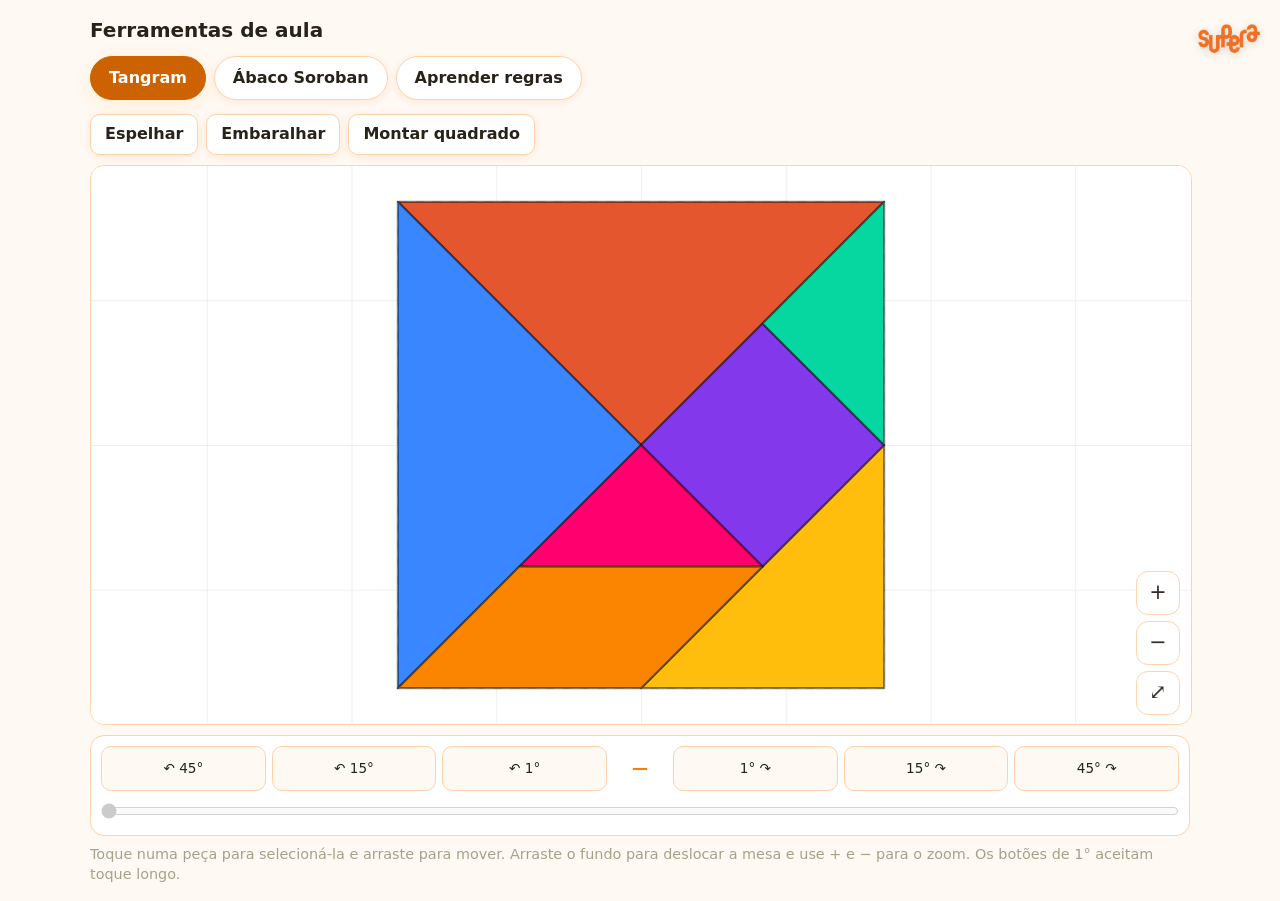
==== commit 0b57b2be: "Identidade visual SUPERA: paleta laranja, números corrigidos e logo no header - Tokens CSS atualizad" ====
--- a/index.html
+++ b/index.html
@@ -7,9 +7,65 @@
 <link rel="icon" href="data:image/svg+xml,%3Csvg xmlns='http://www.w3.org/2000/svg' viewBox='0 0 100 100'%3E%3Ctext y='.9em' font-size='90'%3E%F0%9F%A7%AE%3C/text%3E%3C/svg%3E">
 <title>Ferramentas de Aula</title>
 <style>
-:root{--bg:#f5f1ea;--card:#fffdf9;--ink:#2a2833;--mut:#6e6a78;--line:#ddd5c8;--acc:#5b3fd0;--dec:#efe6d2;--frame:#7a4a24;--rod:#cdb88f;--wood:#d9a060;--wood2:#8a5a2b;--heav:#e0524d;--heav2:#8f2b28;box-sizing:border-box;padding-top:env(safe-area-inset-top,0px);padding-bottom:env(safe-area-inset-bottom,0px)}
-@media (prefers-color-scheme:dark){:root:not([data-theme="light"]){--bg:#16151b;--card:#201f27;--ink:#efecf5;--mut:#a39fb0;--line:#36343f;--acc:#9a85ff;--dec:#2c2a36;--frame:#b9824f;--rod:#5a5566}}
-:root[data-theme="dark"]{--bg:#16151b;--card:#201f27;--ink:#efecf5;--mut:#a39fb0;--line:#36343f;--acc:#9a85ff;--dec:#2c2a36;--frame:#b9824f;--rod:#5a5566}
+.logo-supera {
+  position: fixed;
+  top: 16px;
+  right: 20px;
+  height: 44px;
+  width: auto;
+  z-index: 1000;
+  pointer-events: none;
+  filter: drop-shadow(0 2px 4px rgba(0,0,0,0.15));
+}
+@media (max-width: 600px) {
+  .logo-supera { height: 32px; top: 12px; right: 12px; }
+}
+
+:root {
+  --bg: #fff9f4;
+  --card: #fff;
+  --ink: #282319;
+  --mut: #a6a189;
+  --line: #ffd2a9;
+  --acc: #ff7a00;       /* SUPERA laranja principal */
+  --acc-dark: #cc6300;
+  --acc-light: #ffbe5b; /* SUPERA laranja claro */
+  --dec: #fff4e3;
+  --frame: #ffbe5b;
+  --rod: #ffd2a9;
+  --wood: #ffeace;
+  --wood2: #eb9e33;
+  --heav: #ff7a00;
+  --heav2: #cc6300;
+  box-sizing: border-box;
+  padding-top: env(safe-area-inset-top, 0px);
+  padding-bottom: env(safe-area-inset-bottom, 0px);
+}
+
+nav button,
+.btn {
+  background: var(--acc);
+  color: #fff;
+  border: none;
+  border-radius: 999px;
+  box-shadow: 0 2px 8px #ff7a0022;
+  transition: background 0.2s, box-shadow 0.2s;
+  font-weight: 600;
+}
+nav button.on,
+.btn:active,
+.btn:focus {
+  background: var(--acc-dark);
+  box-shadow: 0 4px 20px #ffbe5b33;
+}
+nav button:hover,
+.btn:hover {
+  background: var(--acc-light);
+  color: var(--ink);
+}
+
+@media (prefers-color-scheme:dark){:root:not([data-theme="light"]){--bg:#1a1208;--card:#241a0e;--ink:#f5ede0;--mut:#b09a7a;--line:#3d2e1a;--acc:#ff7a00;--acc-dark:#cc6300;--acc-light:#ffbe5b;--dec:#2a1f0f;--frame:#ffbe5b;--rod:#7a5a30}}
+:root[data-theme="dark"]{--bg:#1a1208;--card:#241a0e;--ink:#f5ede0;--mut:#b09a7a;--line:#3d2e1a;--acc:#ff7a00;--acc-dark:#cc6300;--acc-light:#ffbe5b;--dec:#2a1f0f;--frame:#ffbe5b;--rod:#7a5a30}
 html{scroll-padding-top:env(safe-area-inset-top,0px)}
 body{margin:0;background:var(--bg);color:var(--ink);font:16px/1.4 system-ui,-apple-system,"Segoe UI",Roboto,sans-serif}
 main{max-width:1100px;margin:0 auto;padding:16px}
@@ -18,7 +74,17 @@
 button,input{font:inherit}
 button{touch-action:manipulation;user-select:none;-webkit-user-select:none}
 nav button{padding:10px 18px;border-radius:999px;border:1px solid var(--line);background:var(--card);color:var(--ink);cursor:pointer;font-weight:600}
-nav button.on{background:var(--acc);border-color:var(--acc);color:#fff}
+nav button.on,
+.chips button.on,
+.btn.on,
+.btn:active,
+.btn:focus {
+  background: var(--acc-dark) !important;
+  border-color: var(--acc-dark) !important;
+  color: #fff !important;
+  box-shadow: 0 4px 20px #ffbe5b33;
+}
+
 .bar{display:flex;flex-wrap:wrap;gap:8px;align-items:center;margin-bottom:10px}
 .btn{padding:8px 14px;border-radius:10px;border:1px solid var(--line);background:var(--card);color:var(--ink);cursor:pointer}
 .btn:hover{border-color:var(--acc)}
@@ -47,8 +113,9 @@
 .bead{cursor:pointer;transition:transform .2s ease}
 .bead path{fill:var(--wood);stroke:var(--wood2);stroke-width:2;stroke-linejoin:round}
 .bead.h path{fill:var(--heav);stroke:var(--heav2)}
-.dg{font:700 28px system-ui,sans-serif;fill:var(--acc)}
-.dg.z{fill:var(--mut);opacity:.5}
+.dg{font:700 28px system-ui,sans-serif;fill:#ff7a00 !important}
+.dg.z{fill:var(--mut) !important;opacity:.5}
+.md{font:700 20px system-ui,sans-serif;fill:#ff7a00 !important}
 .vl{font:13px system-ui,sans-serif;fill:var(--ink)}
 .lb{font:10px system-ui,sans-serif;fill:var(--mut)}
 nav{flex-wrap:wrap}
@@ -59,7 +126,6 @@
 #lb{background:var(--card);border:1px solid var(--line);border-radius:14px;height:auto;margin:0 auto}
 .step{margin:12px 0;padding:12px 14px;border-left:4px solid var(--acc);background:var(--card);border-radius:8px;min-height:3.2em}
 .hl{fill:var(--acc);fill-opacity:.16;opacity:0;transition:opacity .25s}
-.md{font:700 20px system-ui,sans-serif;fill:var(--acc)}
 .ml{font:10px system-ui,sans-serif;fill:var(--mut)}
 #fg{transition:transform .35s ease,opacity .25s}
 .fb{display:none;margin-top:10px;padding:10px 14px;border-radius:10px}
@@ -68,6 +134,7 @@
 </style>
 </head>
 <body>
+<img src="logo-supera.png" alt="Supera" class="logo-supera">
 <main>
 <h1>Ferramentas de aula</h1>
 <nav>
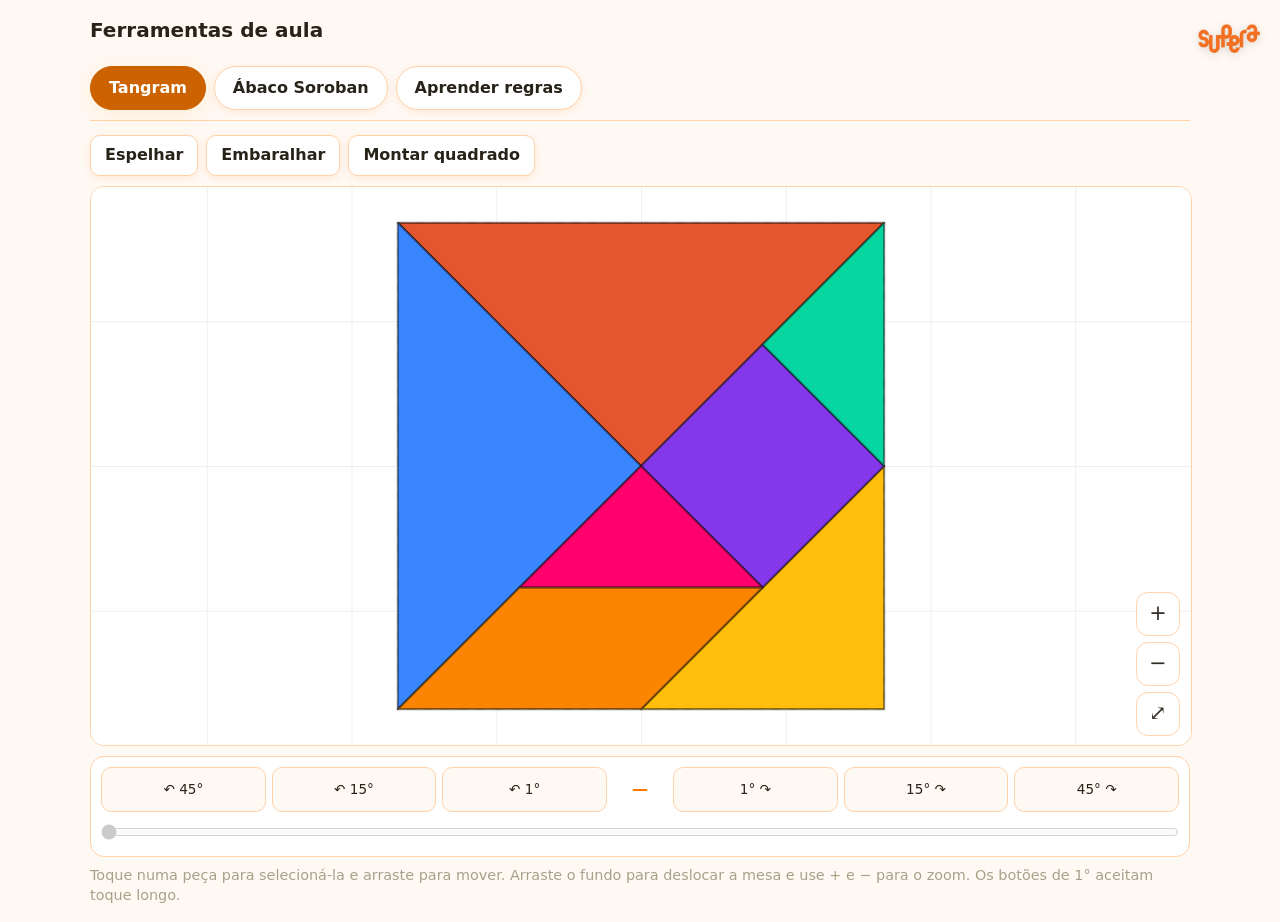
==== commit 146b22b9: "Melhorias mobile-first: aba retratil de modulos, nav fixa e tema Supera - Adicionada aba retrátil (d" ====
--- a/index.html
+++ b/index.html
@@ -70,7 +70,7 @@
 body{margin:0;background:var(--bg);color:var(--ink);font:16px/1.4 system-ui,-apple-system,"Segoe UI",Roboto,sans-serif}
 main{max-width:1100px;margin:0 auto;padding:16px}
 h1{font-size:1.25rem;margin:0 0 12px}
-nav{display:flex;gap:8px;margin-bottom:14px}
+nav{display:flex;gap:8px;margin-bottom:14px;position:sticky;top:0;background:var(--bg);padding:10px 0;z-index:999;border-bottom:1px solid var(--line);flex-wrap:wrap}
 button,input{font:inherit}
 button{touch-action:manipulation;user-select:none;-webkit-user-select:none}
 nav button{padding:10px 18px;border-radius:999px;border:1px solid var(--line);background:var(--card);color:var(--ink);cursor:pointer;font-weight:600}
@@ -131,6 +131,30 @@
 .fb{display:none;margin-top:10px;padding:10px 14px;border-radius:10px}
 .fb.ok{display:block;background:#1f7a3e22;border:1px solid #1f7a3e}
 .fb.no{display:block;background:#c0392b22;border:1px solid #c0392b}
+.drawer-container { margin-bottom: 14px; }
+.drawer-toggle {
+  width: 100%;
+  text-align: left;
+  background: var(--card);
+  border: 1px solid var(--line);
+  padding: 12px 16px;
+  font-weight: 600;
+  border-radius: 12px;
+  display: flex;
+  justify-content: space-between;
+  align-items: center;
+  cursor: pointer;
+  color: var(--ink);
+}
+.drawer-toggle:hover { border-color: var(--acc); }
+.drawer-content {
+  margin-top: 8px;
+  padding: 12px;
+  background: var(--card);
+  border: 1px solid var(--line);
+  border-radius: 12px;
+  box-shadow: 0 4px 12px rgba(0,0,0,0.05);
+}
 </style>
 </head>
 <body>
@@ -180,8 +204,13 @@
 </section>
 
 <section id="aprender" hidden>
-<div class="chips" id="lm"><button class="on">Aula</button><button>Praticar</button></div>
-<div class="chips" id="ls"></div>
+<div class="chips" id="lm" style="margin-bottom:10px;"><button class="on">Aula</button><button>Praticar</button></div>
+<div class="drawer-container">
+  <button class="drawer-toggle" id="toggle-drawer">📚 Módulo: Base 5 <span>▼</span></button>
+  <div class="drawer-content" id="drawer-content" style="display:none;">
+    <div class="chips" id="ls" style="margin-bottom:0;"></div>
+  </div>
+</div>
 <div class="rule" id="lr"></div>
 <svg id="lb"></svg>
 <div class="step" id="lt"></div>
@@ -471,9 +500,22 @@
 function load(k){
   stop();idx=k;L=LS[k];i=0;
   [...S.children].forEach((b,j)=>b.classList.toggle('on',j===k));
+  const tgBtn=$('#toggle-drawer');if(tgBtn)tgBtn.innerHTML=`📚 Módulo: ${L.n} <span>▼</span>`;
   R.innerHTML=L.r;if(PR)newEx();else{build();show()}
 }
-LS.forEach((l,k)=>{const b=document.createElement('button');b.textContent=l.n;b.onclick=()=>load(k);S.appendChild(b)});
+LS.forEach((l,k)=>{
+  const b=document.createElement('button');
+  b.textContent=l.n;
+  b.onclick=()=>{
+    load(k);
+    $('#drawer-content').style.display='none';
+  };
+  S.appendChild(b);
+});
+$('#toggle-drawer').onclick=()=>{
+  const dc=$('#drawer-content');
+  dc.style.display=dc.style.display==='none'?'block':'none';
+};
 /* Praticar: gerador de exercícios com uma única resposta correta */
 const rnd=(a,b)=>a+Math.floor(Math.random()*(b-a+1)),p2=n=>String(n).padStart(2,'0');
 const shuf=a=>a.map(v=>[Math.random(),v]).sort((x,y)=>x[0]-y[0]).map(v=>v[1]);
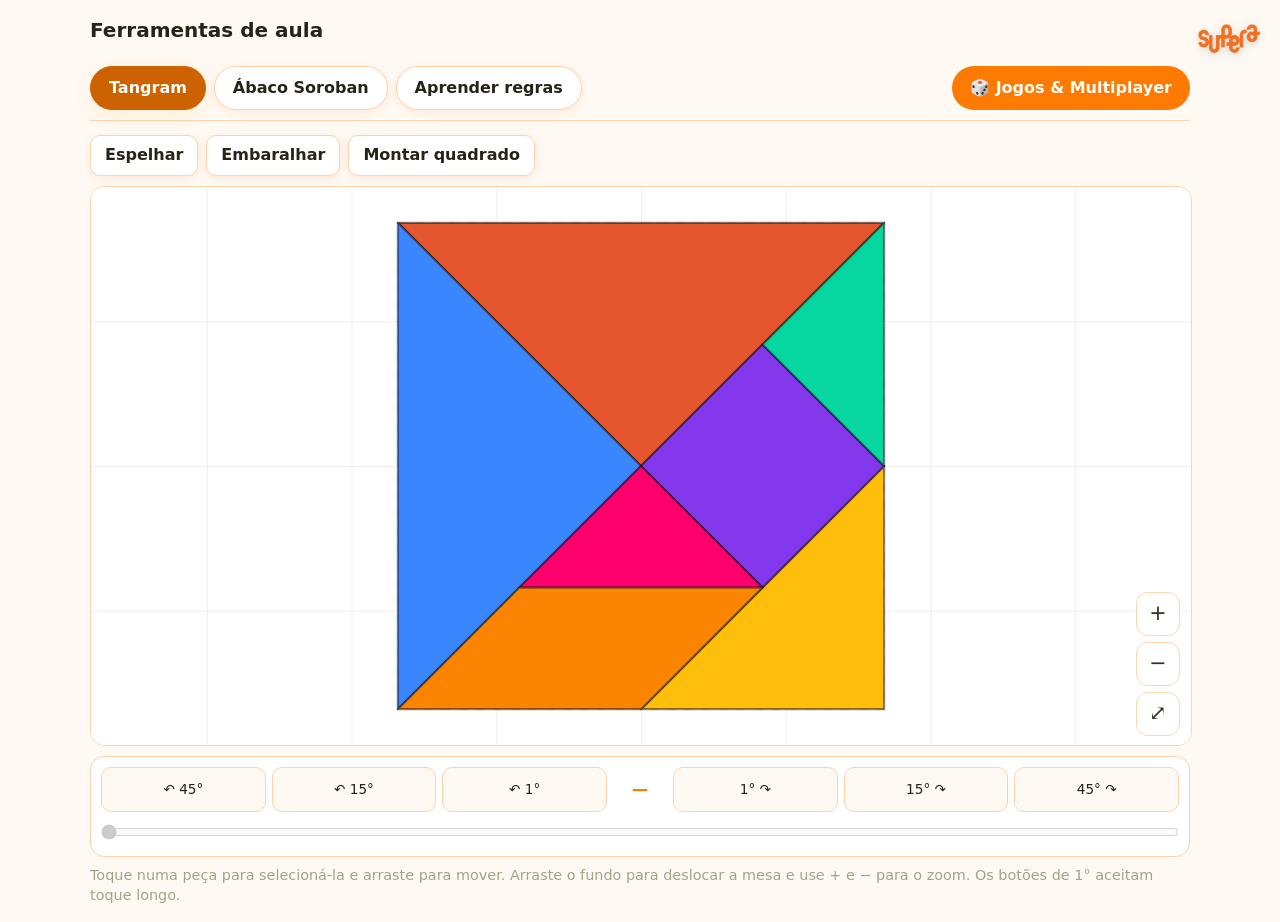
==== commit 024ad2cc: "Adiciona Hub de Jogos SUPERA com TRIO, Ultimate TTT e Multiplayer WebRTC P2P - Criados jogos.html, c" ====
--- a/index.html
+++ b/index.html
@@ -165,6 +165,7 @@
 <button class="on" data-t="tangram">Tangram</button>
 <button data-t="soroban">Ábaco Soroban</button>
 <button data-t="aprender">Aprender regras</button>
+<a href="jogos.html" style="text-decoration:none; display:inline-flex; align-items:center; padding:10px 18px; border-radius:999px; background:var(--acc); color:#fff; font-weight:600; margin-left:auto;">🎲 Jogos & Multiplayer</a>
 </nav>
 
 <section id="tangram">
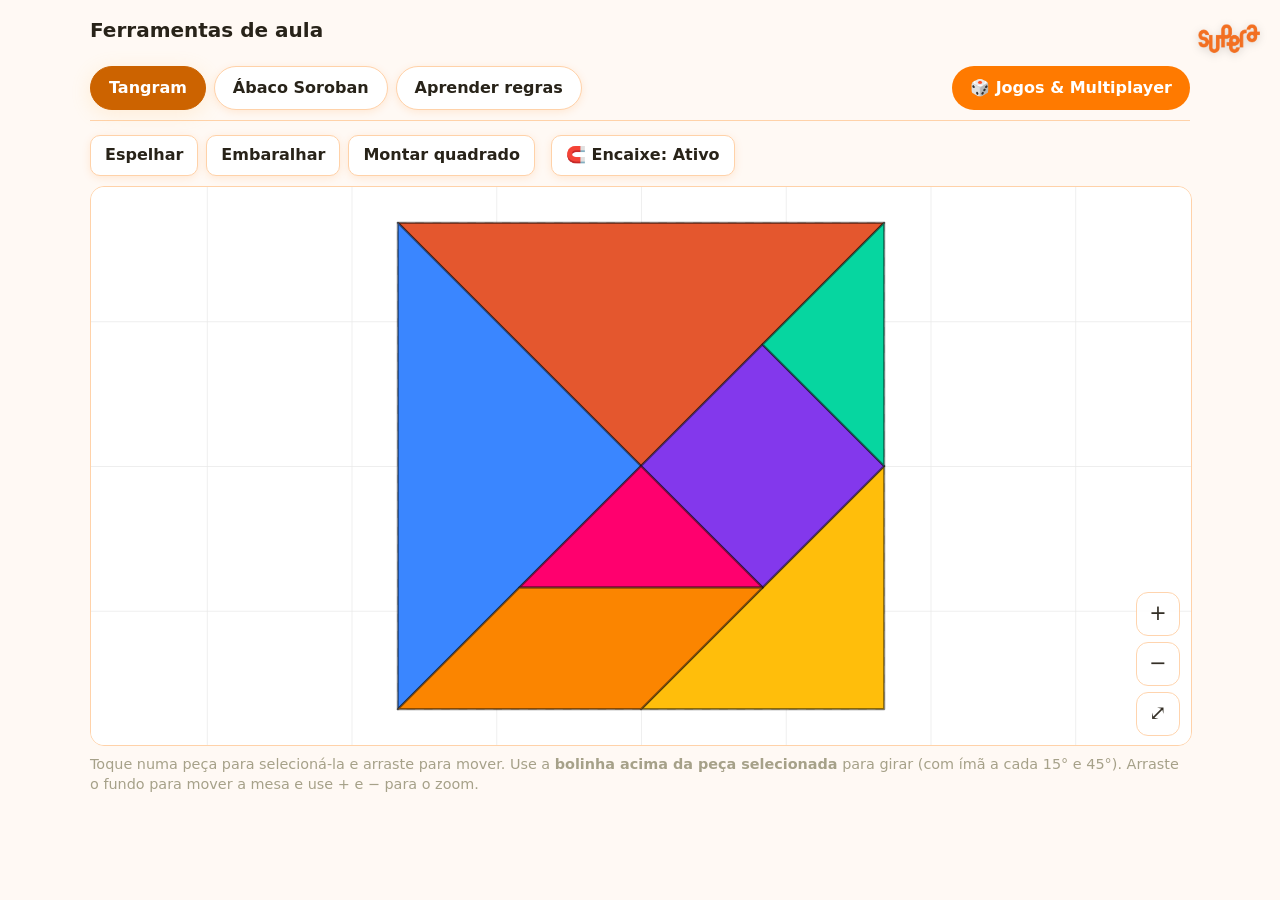
==== commit b1e00d6b: "Ajuste na bolinha do Tangram, formula de casas na divisao e snap magnetico - Ajustada distancia da b" ====
--- a/index.html
+++ b/index.html
@@ -6,156 +6,7 @@
 <meta name="description" content="Ferramentas de apoio para aulas online: Tangram interativo e Ábaco Soroban.">
 <link rel="icon" href="data:image/svg+xml,%3Csvg xmlns='http://www.w3.org/2000/svg' viewBox='0 0 100 100'%3E%3Ctext y='.9em' font-size='90'%3E%F0%9F%A7%AE%3C/text%3E%3C/svg%3E">
 <title>Ferramentas de Aula</title>
-<style>
-.logo-supera {
-  position: fixed;
-  top: 16px;
-  right: 20px;
-  height: 44px;
-  width: auto;
-  z-index: 1000;
-  pointer-events: none;
-  filter: drop-shadow(0 2px 4px rgba(0,0,0,0.15));
-}
-@media (max-width: 600px) {
-  .logo-supera { height: 32px; top: 12px; right: 12px; }
-}
-
-:root {
-  --bg: #fff9f4;
-  --card: #fff;
-  --ink: #282319;
-  --mut: #a6a189;
-  --line: #ffd2a9;
-  --acc: #ff7a00;       /* SUPERA laranja principal */
-  --acc-dark: #cc6300;
-  --acc-light: #ffbe5b; /* SUPERA laranja claro */
-  --dec: #fff4e3;
-  --frame: #ffbe5b;
-  --rod: #ffd2a9;
-  --wood: #ffeace;
-  --wood2: #eb9e33;
-  --heav: #ff7a00;
-  --heav2: #cc6300;
-  box-sizing: border-box;
-  padding-top: env(safe-area-inset-top, 0px);
-  padding-bottom: env(safe-area-inset-bottom, 0px);
-}
-
-nav button,
-.btn {
-  background: var(--acc);
-  color: #fff;
-  border: none;
-  border-radius: 999px;
-  box-shadow: 0 2px 8px #ff7a0022;
-  transition: background 0.2s, box-shadow 0.2s;
-  font-weight: 600;
-}
-nav button.on,
-.btn:active,
-.btn:focus {
-  background: var(--acc-dark);
-  box-shadow: 0 4px 20px #ffbe5b33;
-}
-nav button:hover,
-.btn:hover {
-  background: var(--acc-light);
-  color: var(--ink);
-}
-
-@media (prefers-color-scheme:dark){:root:not([data-theme="light"]){--bg:#1a1208;--card:#241a0e;--ink:#f5ede0;--mut:#b09a7a;--line:#3d2e1a;--acc:#ff7a00;--acc-dark:#cc6300;--acc-light:#ffbe5b;--dec:#2a1f0f;--frame:#ffbe5b;--rod:#7a5a30}}
-:root[data-theme="dark"]{--bg:#1a1208;--card:#241a0e;--ink:#f5ede0;--mut:#b09a7a;--line:#3d2e1a;--acc:#ff7a00;--acc-dark:#cc6300;--acc-light:#ffbe5b;--dec:#2a1f0f;--frame:#ffbe5b;--rod:#7a5a30}
-html{scroll-padding-top:env(safe-area-inset-top,0px)}
-body{margin:0;background:var(--bg);color:var(--ink);font:16px/1.4 system-ui,-apple-system,"Segoe UI",Roboto,sans-serif}
-main{max-width:1100px;margin:0 auto;padding:16px}
-h1{font-size:1.25rem;margin:0 0 12px}
-nav{display:flex;gap:8px;margin-bottom:14px;position:sticky;top:0;background:var(--bg);padding:10px 0;z-index:999;border-bottom:1px solid var(--line);flex-wrap:wrap}
-button,input{font:inherit}
-button{touch-action:manipulation;user-select:none;-webkit-user-select:none}
-nav button{padding:10px 18px;border-radius:999px;border:1px solid var(--line);background:var(--card);color:var(--ink);cursor:pointer;font-weight:600}
-nav button.on,
-.chips button.on,
-.btn.on,
-.btn:active,
-.btn:focus {
-  background: var(--acc-dark) !important;
-  border-color: var(--acc-dark) !important;
-  color: #fff !important;
-  box-shadow: 0 4px 20px #ffbe5b33;
-}
-
-.bar{display:flex;flex-wrap:wrap;gap:8px;align-items:center;margin-bottom:10px}
-.btn{padding:8px 14px;border-radius:10px;border:1px solid var(--line);background:var(--card);color:var(--ink);cursor:pointer}
-.btn:hover{border-color:var(--acc)}
-.hint{color:var(--mut);font-size:.9rem;margin:8px 0 0}
-svg{display:block;width:100%}
-.wrap{position:relative}
-#tg{height:clamp(340px,62vh,720px);color:var(--ink);background:var(--dec);border:1px solid var(--line);border-radius:14px;touch-action:none;user-select:none;-webkit-user-select:none}
-.zoom{position:absolute;right:10px;bottom:10px;display:flex;flex-direction:column;gap:6px}
-.zoom button{width:44px;height:44px;border-radius:12px;border:1px solid var(--line);background:var(--card);color:var(--ink);font-size:1.3rem;cursor:pointer;opacity:.94}
-.rot{margin-top:10px;background:var(--card);border:1px solid var(--line);border-radius:14px;padding:10px}
-.rb{display:flex;gap:6px;align-items:center}
-.rb button{flex:1;padding:12px 4px;border-radius:10px;border:1px solid var(--line);background:var(--bg);color:var(--ink);font-size:.85rem;cursor:pointer}
-.rb button:active{background:var(--acc);color:#fff}
-#ang{min-width:54px;text-align:center;font-weight:700;color:var(--acc)}
-#sl{width:100%;margin:12px 0 2px;padding:0;accent-color:var(--acc)}
-.pc{cursor:grab;stroke:rgba(0,0,0,.45);stroke-width:1.5;stroke-linejoin:round}
-.pc.sel{stroke:var(--ink);stroke-width:4}
-input[type=text]{padding:8px 10px;border-radius:10px;border:1px solid var(--line);background:var(--card);color:var(--ink);width:150px}
-.tot{margin-left:auto;font-size:1.1rem}
-.tot b{font-size:1.6rem;color:var(--acc)}
-#sb{background:var(--card);border:1px solid var(--line);border-radius:14px;height:auto}
-.fr{fill:var(--card);stroke:var(--frame);stroke-width:8}
-.dc{fill:var(--dec)}
-.rod{stroke:var(--rod);stroke-width:4}
-.br{fill:var(--frame)}
-.bead{cursor:pointer;transition:transform .2s ease}
-.bead path{fill:var(--wood);stroke:var(--wood2);stroke-width:2;stroke-linejoin:round}
-.bead.h path{fill:var(--heav);stroke:var(--heav2)}
-.dg{font:700 28px system-ui,sans-serif;fill:#ff7a00 !important}
-.dg.z{fill:var(--mut) !important;opacity:.5}
-.md{font:700 20px system-ui,sans-serif;fill:#ff7a00 !important}
-.vl{font:13px system-ui,sans-serif;fill:var(--ink)}
-.lb{font:10px system-ui,sans-serif;fill:var(--mut)}
-nav{flex-wrap:wrap}
-.chips{display:flex;flex-wrap:wrap;gap:6px;margin-bottom:12px}
-.chips button{padding:8px 12px;border-radius:999px;border:1px solid var(--line);background:var(--card);color:var(--ink);font-size:.85rem;cursor:pointer}
-.chips button.on{background:var(--acc);border-color:var(--acc);color:#fff}
-.rule{background:var(--card);border:1px solid var(--line);border-radius:14px;padding:12px 14px;margin-bottom:12px;font-size:.95rem}
-#lb{background:var(--card);border:1px solid var(--line);border-radius:14px;height:auto;margin:0 auto}
-.step{margin:12px 0;padding:12px 14px;border-left:4px solid var(--acc);background:var(--card);border-radius:8px;min-height:3.2em}
-.hl{fill:var(--acc);fill-opacity:.16;opacity:0;transition:opacity .25s}
-.ml{font:10px system-ui,sans-serif;fill:var(--mut)}
-#fg{transition:transform .35s ease,opacity .25s}
-.fb{display:none;margin-top:10px;padding:10px 14px;border-radius:10px}
-.fb.ok{display:block;background:#1f7a3e22;border:1px solid #1f7a3e}
-.fb.no{display:block;background:#c0392b22;border:1px solid #c0392b}
-.drawer-container { margin-bottom: 14px; }
-.drawer-toggle {
-  width: 100%;
-  text-align: left;
-  background: var(--card);
-  border: 1px solid var(--line);
-  padding: 12px 16px;
-  font-weight: 600;
-  border-radius: 12px;
-  display: flex;
-  justify-content: space-between;
-  align-items: center;
-  cursor: pointer;
-  color: var(--ink);
-}
-.drawer-toggle:hover { border-color: var(--acc); }
-.drawer-content {
-  margin-top: 8px;
-  padding: 12px;
-  background: var(--card);
-  border: 1px solid var(--line);
-  border-radius: 12px;
-  box-shadow: 0 4px 12px rgba(0,0,0,0.05);
-}
-</style>
+<link rel="stylesheet" href="css/style.css">
 </head>
 <body>
 <img src="logo-supera.png" alt="Supera" class="logo-supera">
@@ -173,6 +24,8 @@
 <button class="btn" id="tf">Espelhar</button>
 <button class="btn" id="tm">Embaralhar</button>
 <button class="btn" id="tz">Montar quadrado</button>
+<button class="btn" id="tsnap" style="margin-left:8px;">🧲 Encaixe: Ativo</button>
+<span class="badge" id="ang" style="display:none; margin-left:auto; font-size:0.95rem;">0°</span>
 </div>
 <div class="wrap">
 <svg id="tg"><defs><pattern id="gd" width="100" height="100" patternUnits="userSpaceOnUse"><path d="M100 0H0V100" fill="none" stroke="currentColor" stroke-opacity=".1"/></pattern></defs><rect width="2000" height="1400" fill="var(--card)"/><rect width="2000" height="1400" fill="url(#gd)"/></svg>
@@ -182,26 +35,74 @@
 <button id="zf" aria-label="Centralizar">⤢</button>
 </div>
 </div>
-<div class="rot">
-<div class="rb">
-<button data-d="-45">↶ 45°</button><button data-d="-15">↶ 15°</button><button data-d="-1">↶ 1°</button>
-<span id="ang">—</span>
-<button data-d="1">1° ↷</button><button data-d="15">15° ↷</button><button data-d="45">45° ↷</button>
-</div>
-<input type="range" id="sl" min="0" max="359" value="0" disabled aria-label="Ângulo da peça">
-</div>
-<p class="hint">Toque numa peça para selecioná-la e arraste para mover. Arraste o fundo para deslocar a mesa e use + e − para o zoom. Os botões de 1° aceitam toque longo.</p>
+<p class="hint">Toque numa peça para selecioná-la e arraste para mover. Use a <b>bolinha acima da peça selecionada</b> para girar (com ímã a cada 15° e 45°). Arraste o fundo para mover a mesa e use + e − para o zoom.</p>
 </section>
 
 <section id="soroban" hidden>
-<div class="bar">
-<button class="btn" id="zr">Zerar</button>
-<input type="text" id="num" placeholder="ex.: 1234,56" inputmode="decimal">
-<button class="btn" id="go">Mostrar número</button>
-<div class="tot">Valor: <b id="tot">0</b></div>
+<!-- Seletor de Modo do Ábaco -->
+<div class="chips" id="soroban-mode" style="margin-bottom:12px;">
+  <button class="on" id="btn-mode-livre">Ábaco Livre</button>
+  <button id="btn-mode-resolver">Resolver Conta</button>
 </div>
-<svg id="sb" viewBox="0 0 1000 410"></svg>
-<p class="hint">Clique nas contas para movê-las. Cada conta de baixo vale 1 e a de cima vale 5. A coluna da Unidade é a 6ª da direita; as 5 últimas colunas são as casas decimais.</p>
+
+<!-- Modo Ábaco Livre -->
+<div id="area-soroban-livre">
+  <div class="bar">
+    <button class="btn" id="zr">Zerar</button>
+    <input type="text" id="num" placeholder="ex.: 1234,56" inputmode="decimal">
+    <button class="btn" id="go">Mostrar número</button>
+    <div class="tot">Valor: <b id="tot">0</b></div>
+  </div>
+  <svg id="sb" viewBox="0 0 1000 410"></svg>
+  <p class="hint">Clique nas contas para movê-las. Cada conta de baixo vale 1 e a de cima vale 5. A coluna da Unidade é a 6ª da direita; as 5 últimas colunas são as casas decimais.</p>
+</div>
+
+<!-- Modo Resolver Conta -->
+<div id="area-soroban-resolver" style="display:none;">
+  <div class="bar" style="align-items:center;">
+    <input type="text" id="solver-input" placeholder="ex.: 125 + 48 − 17, 256 × 14 ou 276 ÷ 12" style="width:260px; font-weight:600;">
+    <button class="btn" id="solver-btn">Resolver</button>
+    <div style="margin-left:auto; display:flex; gap:6px; flex-wrap:wrap;">
+      <button class="btn" style="padding:6px 10px; font-size:0.85rem;" onclick="preencherExemplo('7 + 6')">7 + 6</button>
+      <button class="btn" style="padding:6px 10px; font-size:0.85rem;" onclick="preencherExemplo('125 + 48 - 17')">125 + 48 − 17</button>
+      <button class="btn" style="padding:6px 10px; font-size:0.85rem;" onclick="preencherExemplo('256 * 14')">256 × 14</button>
+      <button class="btn" style="padding:6px 10px; font-size:0.85rem;" onclick="preencherExemplo('276 / 12')">276 ÷ 12</button>
+      <button class="btn" style="padding:6px 10px; font-size:0.85rem;" onclick="preencherExemplo('1425 / 19')">1425 ÷ 19</button>
+      <button class="btn" style="padding:6px 10px; font-size:0.85rem;" onclick="preencherExemplo('2829 / 123')">2829 ÷ 123</button>
+      <button class="btn" style="padding:6px 10px; font-size:0.85rem;" onclick="preencherExemplo('96 / 4')">96 ÷ 4</button>
+      <button class="btn" style="padding:6px 10px; font-size:0.85rem;" onclick="preencherExemplo('95 / 4')">95 ÷ 4</button>
+    </div>
+  </div>
+
+  <!-- Faixa de Tags das Regras -->
+  <div id="solver-tags" style="min-height:28px; margin-bottom:8px;"></div>
+
+  <div class="solver-layout">
+    <div>
+      <svg id="sb-solver" viewBox="0 0 1000 410"></svg>
+      <div class="step" id="solver-step-text" style="margin-top:12px;">Digite uma conta ou selecione um exemplo acima para acompanhar a resolução passo a passo.</div>
+      <div class="bar" style="margin-top:10px;">
+        <button class="btn" id="sol-first">⏮ Início</button>
+        <button class="btn" id="sol-prev">◀ Voltar</button>
+        <button class="btn" id="sol-play">▶ Tocar</button>
+        <button class="btn" id="sol-next">Próximo ▶</button>
+        <button class="btn" id="sol-last">Fim ⏭</button>
+        <span class="hint" id="sol-step-count" style="margin-left:auto;"></span>
+      </div>
+    </div>
+
+    <!-- Painel Lateral da Conta -->
+    <div class="panel-conta">
+      <h3 style="font-size:1.05rem; margin-bottom:8px;">Conta em Andamento</h3>
+      <div id="panel-operacao" style="font-size:1.35rem; font-weight:700; color:var(--acc); margin-bottom:8px;">—</div>
+      <hr style="border:none; border-top:1px solid var(--line); margin:10px 0;">
+      <div>Resultado Parcial: <b id="panel-parcial" style="font-size:1.2rem; color:var(--ink);">—</b></div>
+      <div style="margin-top:12px; font-size:0.85rem; color:var(--mut);">
+        Operando da esquerda para a direita conforme o método do Supera.
+      </div>
+    </div>
+  </div>
+</div>
 </section>
 
 <section id="aprender" hidden>
@@ -236,426 +137,11 @@
 </section>
 </main>
 
-<script>
-const $=s=>document.querySelector(s),NS='http://www.w3.org/2000/svg';
-const mk=(t,a,p)=>{const e=document.createElementNS(NS,t);for(const k in a)e.setAttribute(k,a[k]);if(p)p.appendChild(e);return e};
-const clamp=(v,a,b)=>Math.max(a,Math.min(b,v));
-
-/* Tangram */
-const tg=$('#tg'),S=84,WW=2000,WH=1400,OX=1000-2*S,OY=700-2*S;
-mk('rect',{x:OX,y:OY,width:4*S,height:4*S,fill:'none',stroke:'currentColor','stroke-opacity':.15,'stroke-dasharray':'6 6'},tg);
-const defs=[
-['#e4572e',[[0,0],[4,0],[2,2]]],
-['#3a86ff',[[0,0],[2,2],[0,4]]],
-['#ffbe0b',[[4,4],[4,2],[2,4]]],
-['#8338ec',[[2,2],[3,1],[4,2],[3,3]]],
-['#06d6a0',[[4,0],[4,2],[3,1]]],
-['#ff006e',[[1,3],[3,3],[2,2]]],
-['#fb8500',[[0,4],[2,4],[3,3],[1,3]]]];
-const pcs=defs.map(([col,pts])=>{
-  const cx=pts.reduce((a,p)=>a+p[0],0)/pts.length,cy=pts.reduce((a,p)=>a+p[1],0)/pts.length;
-  const el=mk('polygon',{points:pts.map(p=>((p[0]-cx)*S)+','+((p[1]-cy)*S)).join(' '),fill:col,class:'pc'},tg);
-  return {el,hx:OX+cx*S,hy:OY+cy*S,x:0,y:0,r:0,f:1};
-});
-const draw=o=>o.el.setAttribute('transform',`translate(${o.x} ${o.y}) rotate(${o.r}) scale(${o.f} 1)`);
-
-/* Visão (zoom e deslocamento) */
-let vx=WW/2,vy=WH/2,z=1,z0=1;
-const view=()=>{
-  const w=tg.clientWidth,h=tg.clientHeight;if(!w)return;
-  const vw=w/z,vh=h/z;
-  vx=vw>=WW?WW/2:clamp(vx,vw/2,WW-vw/2);
-  vy=vh>=WH?WH/2:clamp(vy,vh/2,WH-vh/2);
-  tg.setAttribute('viewBox',`${vx-vw/2} ${vy-vh/2} ${vw} ${vh}`);
-};
-const fit=()=>{const w=tg.clientWidth;if(!w)return;z0=w/760;z=z0;vx=WW/2;vy=WH/2;view()};
-const zoom=f=>{const w=tg.clientWidth,h=tg.clientHeight;z=clamp(z*f,Math.min(w/WW,h/WH),z0*3.2);view()};
-$('#zi').onclick=()=>zoom(1.25);
-$('#zo').onclick=()=>zoom(1/1.25);
-$('#zf').onclick=fit;
-addEventListener('resize',view);
-
-const home=()=>{pcs.forEach(o=>{o.x=o.hx;o.y=o.hy;o.r=0;o.f=1;draw(o)});sync();fit()};
-
-/* Seleção, arrasto e giro */
-let sel=null,off=null,pan=null;
-const pt=e=>{const p=tg.createSVGPoint();p.x=e.clientX;p.y=e.clientY;return p.matrixTransform(tg.getScreenCTM().inverse())};
-const sync=()=>{
-  $('#ang').textContent=sel?sel.r+'°':'—';
-  $('#sl').disabled=!sel;if(sel)$('#sl').value=sel.r;
-};
-const rot=d=>{if(!sel)return;sel.r=((sel.r+d)%360+360)%360;draw(sel);sync()};
-tg.onpointerdown=e=>{
-  const o=pcs.find(o=>o.el===e.target);
-  if(o){
-    if(sel)sel.el.classList.remove('sel');
-    sel=o;o.el.classList.add('sel');tg.appendChild(o.el);sync();
-    const p=pt(e);off=[o.x-p.x,o.y-p.y];
-  }else pan={x:e.clientX,y:e.clientY,vx,vy};
-  tg.setPointerCapture(e.pointerId);
-};
-tg.onpointermove=e=>{
-  if(off){const p=pt(e);sel.x=clamp(p.x+off[0],0,WW);sel.y=clamp(p.y+off[1],0,WH);draw(sel)}
-  else if(pan){vx=pan.vx-(e.clientX-pan.x)/z;vy=pan.vy-(e.clientY-pan.y)/z;view()}
-};
-tg.onpointerup=tg.onpointercancel=()=>{off=pan=null};
-tg.ondblclick=e=>{if(sel&&e.target===sel.el)rot(45)};
-tg.onwheel=e=>{
-  e.preventDefault();
-  if(sel&&e.target===sel.el)rot(e.deltaY>0?15:-15);else zoom(e.deltaY<0?1.15:1/1.15);
-};
-$('#sl').oninput=e=>{if(sel){sel.r=+e.target.value;draw(sel);sync()}};
-document.querySelectorAll('.rb button').forEach(b=>{
-  const d=+b.dataset.d;let t,iv;
-  const stop=()=>{clearTimeout(t);clearInterval(iv)};
-  b.onpointerdown=e=>{e.preventDefault();rot(d);if(Math.abs(d)===1)t=setTimeout(()=>iv=setInterval(()=>rot(d),60),400)};
-  b.onpointerup=b.onpointerleave=b.onpointercancel=stop;
-});
-$('#tf').onclick=()=>{if(sel){sel.f*=-1;draw(sel);sync()}};
-$('#tz').onclick=home;
-$('#tm').onclick=()=>{
-  const vw=tg.clientWidth/z,vh=tg.clientHeight/z;
-  pcs.forEach(o=>{
-    o.x=clamp(vx+(Math.random()-.5)*(vw-200),0,WW);o.y=clamp(vy+(Math.random()-.5)*(vh-200),0,WH);
-    o.r=Math.floor(Math.random()*8)*45;o.f=1;draw(o);
-  });
-  sync();
-};
-home();
-
-/* Abas */
-const tabs=document.querySelectorAll('nav button');
-tabs.forEach(b=>b.onclick=()=>{
-  tabs.forEach(x=>x.classList.toggle('on',x===b));
-  document.querySelectorAll('section').forEach(s=>s.hidden=s.id!==b.dataset.t);
-  if(b.dataset.t==='tangram')view();
-});
-
-/* Soroban */
-const sb=$('#sb'),N=15,X0=20,W=64;
-const st=Array.from({length:N},()=>({h:0,e:0}));
-const NM={9:'U. bilhão',8:'C. milhão',7:'D. milhão',6:'U. milhão',5:'C. milhar',4:'D. milhar',3:'U. milhar',2:'Centena',1:'Dezena',0:'Unidade','-1':'Décimo','-2':'Centésimo','-3':'Milésimo','-4':'D. milésimo','-5':'C. milésimo'};
-const fmt=n=>{const f=String(n%1e5).padStart(5,'0').replace(/0+$/,'');return Math.floor(n/1e5).toLocaleString('pt-BR')+(f?','+f:'')};
-const cx=c=>X0+c*W+W/2;
-mk('rect',{x:8,y:8,width:984,height:304,rx:10,class:'fr'},sb);
-for(let c=10;c<N;c++)mk('rect',{x:X0+c*W,y:10,width:W,height:300,class:'dc'},sb);
-for(let c=0;c<N;c++)mk('line',{x1:cx(c),y1:10,x2:cx(c),y2:310,class:'rod'},sb);
-mk('rect',{x:8,y:104,width:984,height:12,class:'br'},sb);
-mk('circle',{cx:cx(9),cy:110,r:4,fill:'#fff'},sb);
-const bead=(c,type,i)=>{
-  const g=mk('g',{class:'bead '+type},sb);
-  mk('path',{d:'M-26 0L-12-14H12L26 0L12 14H-12Z'},g);
-  g.onclick=()=>{const s=st[c];if(type==='h')s.h^=1;else s.e=s.e>i?i:i+1;upd()};
-  return g;
-};
-const cols=st.map((_,c)=>{
-  const tx=(y,cls)=>mk('text',{x:cx(c),y,class:cls,'text-anchor':'middle'},sb);
-  const q={hb:bead(c,'h'),eb:[0,1,2,3].map(i=>bead(c,'e',i))};
-  q.dg=tx(352,'dg');q.vl=tx(375,'vl');q.lb=tx(396,'lb');
-  q.lb.textContent=NM[9-c];
-  return q;
-});
-function upd(){
-  let n=0;
-  st.forEach((s,c)=>{
-    const i=14-c,d=s.h*5+s.e,q=cols[c],x=cx(c);
-    n+=d*10**i;
-    q.hb.style.transform=`translate(${x}px,${s.h?90:36}px)`;
-    q.eb.forEach((b,k)=>b.style.transform=`translate(${x}px,${k<s.e?130+k*28:284-(3-k)*28}px)`);
-    q.dg.textContent=d;q.dg.classList.toggle('z',!d);
-    q.vl.textContent=d?fmt(d*10**i):'';
-  });
-  $('#tot').textContent=fmt(n);
-}
-$('#zr').onclick=()=>{st.forEach(s=>{s.h=0;s.e=0});upd()};
-$('#go').onclick=()=>{
-  const v=parseFloat($('#num').value.trim().replace(',','.'));
-  if(isNaN(v)||v<0||v>=1e10)return;
-  const n=Math.round(v*1e5);
-  st.forEach((s,c)=>{const d=Math.floor(n/10**(14-c))%10;s.h=d>=5?1:0;s.e=d%5});
-  upd();
-};
-upd();
-
-/* Aprender regras: cada passo = [texto, dígitos das colunas ('.' = 0), colunas em destaque] */
-(()=>{
-const c4=['casa 4','casa 3','casa 2','casa 1'],c5=['casa 5',...c4];
-const LS=[
-{n:'Base 5',c:2,lb:['Dezena','Unidade'],r:'<b>Troca de base 5.</b> Pergunte: <b>cabe?</b> (soma) ou <b>tenho?</b> (subtração). Se não, pergunte quanto o número falta para 5 (a diferença) e respeite a ordem: <b>+</b> soma 5 e tira a diferença; <b>−</b> soma a diferença e tira 5.',s:[
-['Vamos somar 3 + 4. Coloque o 3 na unidade.','.3',[1]],
-['O 4 cabe? Não: só sobra 1 conta embaixo. Quanto falta do 4 para 5? 1.','.3',[1]],
-['Regra do +: soma 5 (desce a conta de cima)…','.8',[1]],
-['…e tira a diferença, 1 (sobe uma conta de baixo). 3 + 4 = 7.','.7',[1]],
-['Agora 7 − 3. Eu tenho 3? Não: só há 2 contas embaixo. Quanto falta do 3 para 5? 2.','.7',[1]],
-['Regra do −: soma a diferença, 2 (descem 2 contas)…','.9',[1]],
-['…e tira 5 (sobe a conta de cima). 7 − 3 = 4.','.4',[1]]]},
-{n:'Base 10',c:2,lb:['Dezena','Unidade'],r:'<b>Troca de base 10.</b> As mesmas perguntas, agora com o que falta para 10: <b>+</b> tira a diferença e soma 10 (1 na casa da esquerda); <b>−</b> tira 10 (1 da casa da esquerda) e soma a diferença. Se a diferença não cabe ou não tem, use a base 5 dentro da coluna.',s:[
-['Vamos somar 7 + 6. Coloque o 7.','.7',[1]],
-['O 6 cabe? Não, passa de 9. Quanto falta do 6 para 10? 4. Regra do +: tira a diferença e soma 10.','.7',[1]],
-['Tirar 4 de 7: eu tenho 4? Não (só 2 embaixo). Base 5: 4 para 5 é 1. Soma 1…','.8',[1]],
-['…e tira 5: 7 − 4 = 3.','.3',[1]],
-['Agora soma 10: 1 na casa da esquerda. 7 + 6 = 13.','13',[0]],
-['Agora 13 − 6. Eu tenho 6? Não (3 < 6). Quanto falta do 6 para 10? 4. Regra do −: tira 10 e soma a diferença.','13',[0,1]],
-['Tira 10: tira 1 da dezena.','.3',[0]],
-['Soma 4 em 3: cabe? Não. Base 5: 4 para 5 é 1. Soma 5…','.8',[1]],
-['…e tira 1: 3 + 4 = 7. Então 13 − 6 = 7.','.7',[1]]]},
-{n:'Multiplicação 1',c:4,lb:c4,f:1,r:'<b>Multiplicação com 1 multiplicador.</b> Conte as casas a partir da unidade e pule (dígitos do multiplicando + 1): é a <b>dezena temporária</b>. Multiplique da esquerda para a direita: a <b>dezena</b> do produto vai na casa (casa do multiplicando + casa do multiplicador), onde o dedo aponta, e a <b>unidade</b> na casa à direita. Passou de 9? Troca de base 10.',s:[
-['256 × 4. O 256 tem 3 dígitos: pule 3 + 1 = 4 casas a partir da unidade. A casa 4 é a dezena temporária.','....',[0]],
-['2 (casa 3) × 4 (casa 1): 3 + 1 = 4, o dedo aponta a casa 4. 2 × 4 = 08.','....',[0]],
-['Dezena 0 na casa 4 e unidade 8 na casa 3.','.8..',[0,1]],
-['5 (casa 2) × 4 = 20. Casa 2 + casa 1 = 3: dezena 2 na casa 3, unidade 0 na casa 2.','.8..',[1]],
-['8 + 2 não cabe: 2 para 10 é 8. Tira 8 e soma 10 (vai 1 na casa 4).','1...',[0,1]],
-['6 (casa 1) × 4 = 24. Casa 1 + casa 1 = 2: dezena 2 na casa 2 e unidade 4 na casa 1.','1.24',[2,3]],
-['Resposta: 256 × 4 = 1024.','1.24',[]]]},
-{n:'Multiplicação 2',c:5,lb:c5,f:1,r:'<b>Multiplicação com 2 multiplicadores.</b> O mesmo princípio, em duas etapas: primeiro o dígito da esquerda do multiplicador (dezena), depois o da direita. A dezena temporária fica na casa (dígitos do multiplicando + 2).',s:[
-['256 × 14. O 256 tem 3 dígitos e o 14 tem 2: pule 3 + 2 = 5 casas. A casa 5 é a dezena temporária.','.....',[0]],
-['Etapa 1: multiplicador 1 (casa 2). 2 (casa 3) × 1 = 02. Casa 3 + casa 2 = 5: dezena 0 na casa 5, unidade 2 na casa 4.','.2...',[0,1]],
-['5 (casa 2) × 1 = 05. 2 + 2 = 4: unidade 5 na casa 3.','.25..',[1,2]],
-['6 (casa 1) × 1 = 06. 1 + 2 = 3: unidade 6 na casa 2.','.256.',[2,3]],
-['Etapa 2: multiplicador 4 (casa 1). 2 × 4 = 08: unidade 8 na casa 3. 5 + 8 = 13, vai 1 na casa 4.','.336.',[1,2]],
-['5 × 4 = 20. Casa 2 + 1 = 3: dezena 2 na casa 3, unidade 0 na casa 2.','.356.',[2]],
-['6 × 4 = 24. Casa 1 + 1 = 2: dezena 2 na casa 2 e unidade 4 na casa 1.','.3584',[3,4]],
-['Resposta: 256 × 14 = 3584.','.3584',[]]]},
-{n:'Divisão 1 divisor',c:7,r:'<b>Divisão com 1 divisor.</b> Divisor à esquerda, 4 colunas vazias, depois o dividendo. Se o dividendo é maior ou igual ao divisor, o quociente vai <b>2 casas</b> à esquerda do 1º dígito; se o divisor é maior, <b>1 casa</b>. Depois tire (quociente × divisor) do dividendo, com a unidade do produto 2 casas à direita do quociente.',s:[
-['95 ÷ 4. Divisor 4 à esquerda, 4 colunas vazias e o dividendo 95. O 9 é maior que 4: regra de 2 casas, quociente na coluna 4.','4....95',[0,5,6]],
-['Coloca 2 (9 ÷ 4) duas casas à esquerda do 9.','4..2.95',[3]],
-['2 × 4 = 08: tira 8 do 9.','4..2.15',[5]],
-['Resta 15. Próximo dígito do quociente na coluna 5: 15 ÷ 4 = 3.','4..2315',[4,5,6]],
-['3 × 4 = 12: tira 12 de 15. Quociente 23, resto 3.','4..23.3',[5,6]]]},
-{n:'Regra do 9',c:9,r:'<b>Divisão com regras do 9.</b> Compare o 1º dígito do dividendo com o do divisor; se forem iguais, compare o 2º. <b>Tudo igual</b>: pula 2 casas à esquerda e soma 1. <b>Divisor maior que o dividendo</b>: pula 1 casa à esquerda e soma 9.',s:[
-['171 ÷ 19. Os primeiros dígitos são iguais (1 e 1). Compare o 2º: 7 é menor que 9, o divisor é maior.','19....171',[0,1,6,7]],
-['Regra de 1 casa e soma 9: coloca 9 na coluna 6, uma casa à esquerda do 1.','19...9171',[5]],
-['9 × 1 = 09: tira 9 de 17 (empresta 1). Sobra 8.','19...9.81',[6,7]],
-['9 × 9 = 81: tira 81. Quociente 9, resto 0.','19...9...',[7,8]]]},
-{n:'Tirar do quociente',c:10,r:'<b>Tirar do quociente e colocar no dividendo.</b> Você tirou o 1º dígito do divisor e multiplica o quociente pelo 2º. Se não dá para subtrair, <b>tire 1 do quociente</b> e <b>coloque de volta no dividendo o valor do 1º dígito do divisor</b>. Repita se preciso.',s:[
-['1425 ÷ 19. Primeiros dígitos iguais (1 e 1) e o 2º do dividendo (4) é menor que 9: regra do 9, 1 casa.','19....1425',[0,1,6,7]],
-['Coloca 9 no quociente (coluna 6).','19...91425',[5]],
-['9 × 1 = 09: tira 9 de 14. Sobra 5.','19...9.525',[6,7]],
-['9 × 9 = 81: a dezena 8 não cabe em 5 e não há de onde emprestar. O quociente está grande demais!','19...9.525',[7]],
-['Tira 1 do quociente (9 vira 8) e coloca de volta no dividendo o 1º dígito do divisor, o 1.','19...8.625',[5,7]],
-['8 × 9 = 72: o 7 ainda não cabe em 6. Tira 1 do quociente (vira 7) e devolve outro 1.','19...7.725',[5,7]],
-['7 × 9 = 63: agora cabe (7 − 6 = 1 e 12 − 3 = 9). Resta 95.','19...7..95',[7,8]],
-['Resta 95: regra de 2 casas. 95 ÷ 19 = 5, na coluna 7.','19...75.95',[6]],
-['5 × 1 = 05: tira 5 do 9.','19...75.45',[8]],
-['5 × 9 = 45: tira 45. Quociente 75, resto 0.','19...75...',[8,9]]]},
-{n:'Divisão 2 divisores',c:9,r:'<b>Divisão com 2 divisores.</b> Cada dígito do quociente pede duas subtrações, uma por dígito do divisor, alinhadas ao quociente (a unidade do 1º produto fica 2 casas à direita dele; a do 2º, 3 casas).',s:[
-['276 ÷ 12. O 2 é maior que o 1: regra de 2 casas, quociente na coluna 5.','12....276',[0,1,6,7,8]],
-['Coloca 2 (27 ÷ 12 é cerca de 2).','12..2.276',[4]],
-['2 × 1 = 02: tira 2 do 2.','12..2..76',[6]],
-['2 × 2 = 04: tira 4 do 7.','12..2..36',[7]],
-['Resta 36. Próximo dígito do quociente na coluna 6: 36 ÷ 12 = 3.','12..23.36',[5,7,8]],
-['3 × 1 = 03: tira 3 do 3.','12..23..6',[7]],
-['3 × 2 = 06: tira 6. Quociente 23, resto 0.','12..23...',[8]]]},
-{n:'Divisão 3 divisores',c:11,r:'<b>Divisão com 3 divisores.</b> Três subtrações por dígito do quociente. Se a 3ª não couber, tire 1 do quociente e devolva ao dividendo o 1º e o 2º dígito do divisor.',s:[
-['2829 ÷ 123. O 2 é maior que o 1: regra de 2 casas, quociente na coluna 6.','123....2829',[0,1,2,7,8,9,10]],
-['Coloca 2 (282 ÷ 123 é cerca de 2).','123..2.2829',[5]],
-['2 × 1 = 02: tira 2 do 2.','123..2..829',[7]],
-['2 × 2 = 04: tira 4 do 8.','123..2..429',[8]],
-['2 × 3 = 06: 2 − 6 pede empréstimo (12 − 6 = 6). Resta 369.','123..2..369',[8,9]],
-['Próximo dígito do quociente na coluna 7: 369 ÷ 123 = 3.','123..23.369',[6]],
-['3 × 1 = 03 e 3 × 2 = 06: tira 3 e 6.','123..23...9',[8,9]],
-['3 × 3 = 09: tira 9. Quociente 23, resto 0.','123..23....',[10]]]}
-];
-const box=$('#lb'),T=$('#lt'),R=$('#lr'),C=$('#lc'),S=$('#ls'),P=$('#lp'),W=44;
-let L,i=0,B,D,H,F,tm=0,PR=0,idx=0;
-const stop=()=>{clearInterval(tm);tm=0;P.textContent='▶ Tocar'};
-function build(){
-  box.textContent='';const n=L.c,w=n*W+16;
-  box.setAttribute('viewBox',`0 0 ${w} 250`);box.style.maxWidth=w*2+'px';
-  mk('rect',{x:4,y:4,width:w-8,height:172,rx:8,class:'fr'},box);
-  H=[];B=[];D=[];
-  for(let c=0;c<n;c++){const x=8+c*W+W/2;
-    H.push(mk('rect',{x:8+c*W,y:6,width:W,height:168,class:'hl'},box));
-    mk('line',{x1:x,y1:6,x2:x,y2:174,class:'rod'},box);}
-  mk('rect',{x:4,y:54,width:w-8,height:8,class:'br'},box);
-  for(let c=0;c<n;c++){const x=8+c*W+W/2;
-    const bd=(t,cc,kk)=>{const g=mk('g',{class:'bead '+t},box);mk('path',{d:'M-17 0L-8-9.5H8L17 0L8 9.5H-8Z'},g);g.onclick=()=>PR&&bead(cc,kk);return g};
-    B.push({h:bd('h',c,-1),e:[0,1,2,3].map((_,k)=>bd('e',c,k)),x});
-    D.push(mk('text',{x,y:198,'text-anchor':'middle',class:'md'},box));
-    mk('text',{x,y:216,'text-anchor':'middle',class:'ml'},box).textContent=L.lb?L.lb[c]:'';}
-  F=mk('text',{x:0,y:242,'text-anchor':'middle','font-size':22,id:'fg'},box);F.textContent='👆';
-}
-function show(){
-  const [t,s,h]=L.s[i];
-  B.forEach((b,c)=>{
-    const d=s[c]==='.'?0:+s[c],e=d%5;
-    b.h.style.transform=`translate(${b.x}px,${d>=5?42:24}px)`;
-    b.e.forEach((g,k)=>g.style.transform=`translate(${b.x}px,${k<e?74+k*20:158-(3-k)*20}px)`);
-    D[c].textContent=s[c]==='.'?'':s[c];
-  });
-  H.forEach((r,c)=>r.style.opacity=h.includes(c)?1:0);
-  F.style.opacity=L.f&&h.length?1:0;
-  if(h.length)F.style.transform=`translate(${B[h[0]].x}px,0)`;
-  T.textContent=t;C.textContent=`Passo ${i+1} de ${L.s.length}`;
-}
-const go=k=>{i=clamp(k,0,L.s.length-1);show()};
-$('#ln').onclick=()=>go(i+1);
-$('#lv').onclick=()=>go(i-1);
-$('#lz').onclick=()=>{stop();go(0)};
-P.onclick=()=>{
-  if(tm){stop();return}
-  if(i>=L.s.length-1)go(0);
-  P.textContent='⏸ Pausar';
-  tm=setInterval(()=>{if(i>=L.s.length-1)stop();else go(i+1)},3200);
-};
-function load(k){
-  stop();idx=k;L=LS[k];i=0;
-  [...S.children].forEach((b,j)=>b.classList.toggle('on',j===k));
-  const tgBtn=$('#toggle-drawer');if(tgBtn)tgBtn.innerHTML=`📚 Módulo: ${L.n} <span>▼</span>`;
-  R.innerHTML=L.r;if(PR)newEx();else{build();show()}
-}
-LS.forEach((l,k)=>{
-  const b=document.createElement('button');
-  b.textContent=l.n;
-  b.onclick=()=>{
-    load(k);
-    $('#drawer-content').style.display='none';
-  };
-  S.appendChild(b);
-});
-$('#toggle-drawer').onclick=()=>{
-  const dc=$('#drawer-content');
-  dc.style.display=dc.style.display==='none'?'block':'none';
-};
-/* Praticar: gerador de exercícios com uma única resposta correta */
-const rnd=(a,b)=>a+Math.floor(Math.random()*(b-a+1)),p2=n=>String(n).padStart(2,'0');
-const shuf=a=>a.map(v=>[Math.random(),v]).sort((x,y)=>x[0]-y[0]).map(v=>v[1]);
-const nd=(n,len)=>String(n).padStart(len,'0').split('').map(Number);
-const Q=(p,list,a,ws)=>{const o=shuf(list.map((t,i)=>({t,i})));return{p,o:o.map(x=>x.t),a:o.findIndex(x=>x.i===a),w:o.map(x=>ws[x.i])}};
-const YN=(p,yes,wy,wn)=>Q(p,['Sim','Não'],yes?0:1,[wy,wn]);
-const dis=(c,lo,hi)=>{const s=new Set([c]);for(let t=0;s.size<4&&t<99;t++)s.add(rnd(lo,hi));return[...s]};
-const QN=(p,c,lo,hi,why)=>{const l=dis(c,lo,hi);return Q(p,l.map(String),0,l.map(v=>v===c?'':why(v)))};
-const BS=(p,s,w)=>({p,s,w});
-const LB2=['Dezena','Unidade'];
-const put=(cur,R,a,Ln,qs)=>{const r=String(R).padStart(Ln,'0');for(let i=0;i<Ln;i++)if(!((a+i) in qs))cur[a+i]=+r[i]};
-const g1=()=>{
-  const add=Math.random()<.5;let a,n;
-  do{a=add?rnd(1,4):rnd(5,8);n=rnd(1,4)}while(add?a+n<5:n<=a-5);
-  const d=5-n,s=[];
-  s.push(YN(add?`Vamos somar ${a} + ${n}. O ${n} cabe?`:`Vamos fazer ${a} − ${n}. Eu tenho ${n}?`,false,add?`Só sobram ${4-a} contas livres embaixo e você precisa de ${n}: não cabe direto.`:`Embaixo só há ${a-5} contas: faltam contas para tirar ${n}.`,''));
-  s.push(QN(`Quanto falta do ${n} para 5?`,d,1,4,x=>`${n} + ${x} = ${n+x}, e não 5. Falta ${d}.`));
-  if(add){s.push(BS(`Regra do +: primeiro soma 5.`,[0,a+5],`Na soma, a ordem é: soma 5 e depois tira a diferença (${d}).`));
-    s.push(BS(`Agora tira a diferença (${d}).`,[0,a+n],`${a} + 5 − ${d} = ${a+n}.`))}
-  else{s.push(BS(`Regra do −: primeiro soma a diferença (${d}).`,[0,a+d],`Na subtração, a ordem é: soma a diferença e depois tira 5.`));
-    s.push(BS(`Agora tira 5.`,[0,a-n],`${a} + ${d} − 5 = ${a-n}.`))}
-  return{c:2,lb:LB2,s0:[0,a],st:s};
-};
-const g2=()=>{
-  const add=Math.random()<.5;let a,n,u;
-  if(add){a=rnd(2,9);n=rnd(10-a,9)}else{u=rnd(0,8);n=rnd(u+1,9)}
-  const d=10-n,s=[],qd=QN(`Quanto falta do ${n} para 10?`,d,1,9,x=>`${n} + ${x} = ${n+x}, e não 10. Falta ${d}.`);
-  if(add){
-    s.push(YN(`Vamos somar ${a} + ${n}. O ${n} cabe?`,false,`${a} + ${n} = ${a+n}, passa de 9: não cabe na coluna.`,''));
-    s.push(qd);
-    s.push(BS(`Regra do +: primeiro tira a diferença (${d}).`,[0,a-d],`Na soma com base 10 a ordem é: tira a diferença e depois soma 10. (Se faltar conta, use a base 5 dentro da coluna.)`));
-    s.push(BS(`Agora soma 10: 1 na casa da esquerda.`,[1,a-d],`Somar 10 é colocar 1 na dezena. Resultado: ${a+n}.`));
-    return{c:2,lb:LB2,s0:[0,a],st:s};
-  }
-  s.push(YN(`Vamos fazer ${10+u} − ${n}. Eu tenho ${n} na unidade?`,false,`A unidade tem só ${u}, menor que ${n}: não dá para tirar direto.`,''));
-  s.push(qd);
-  s.push(BS(`Regra do −: primeiro tira 10 (1 da dezena).`,[0,u],`Na subtração com base 10 a ordem é: tira 10 e depois soma a diferença.`));
-  s.push(BS(`Agora soma a diferença (${d}) na unidade.`,[0,u+d],`${u} + ${d} = ${u+d}. Resultado: ${10+u-n}.`));
-  return{c:2,lb:LB2,s0:[1,u],st:s};
-};
-const gm=k=>()=>{
-  const n=k==1?rnd(2,3):2,A=Array.from({length:n},()=>rnd(1,9)),M=Array.from({length:k},()=>rnd(k==1?2:1,9));
-  const w=n+k,lb=Array.from({length:w},(_,i)=>'casa '+(w-i)),s=[];let ac=0;
-  s.push(QN(`Vamos multiplicar ${A.join('')} × ${M.join('')}. Quantas casas pular, a partir da unidade, até a dezena temporária?`,w,2,5,x=>`São os dígitos do multiplicando (${n}) mais os do multiplicador (${k}) = ${w}.`));
-  M.forEach((m,j)=>{const cm=k-j;A.forEach((d,i)=>{const cd=n-i,t=cd+cm,pr=d*m;
-    s.push(QN(`${d} (casa ${cd}) × ${m} (casa ${cm}): em qual casa fica a dezena do produto?`,t,1,w,x=>`Some a casa do multiplicando (${cd}) com a casa do multiplicador (${cm}): ${t}.`));
-    ac+=pr*10**(t-2);
-    s.push(BS(`${d} × ${m} = ${p2(pr)}. Coloque a dezena na casa ${t} e a unidade na casa ${t-1}.`,nd(ac,w),`${d} × ${m} = ${pr}: dezena ${Math.floor(pr/10)} na casa ${t} e unidade ${pr%10} na casa ${t-1}. Passou de 9? Troca de base 10 (vai 1).`));
-  })});
-  return{c:w,lb,s0:Array(w).fill(0),st:s};
-};
-const gd=(k,D,N)=>{
-  const Ns=String(N).split('').map(Number),Ln=Ns.length,a=k+4,U=a+Ln-1,Ds=String(D).split('').map(Number);
-  const cur=Array(U+1).fill(0);Ds.forEach((d,i)=>cur[i]=d);Ns.forEach((d,i)=>cur[a+i]=d);
-  const s0=[...cur],qs={},s=[],Qd=String(Math.floor(N/D)).split('').map(Number);let R=N;
-  Qd.forEach((q,ix)=>{
-    const p=Qd.length-1-ix,c=U-k-1-p,grp=Math.floor(R/10**p);
-    if(ix==0){const g=Math.floor(N/10**(Ln-k));
-      s.push(Q(`Compare o início do dividendo (${g}) com o divisor (${D}). Onde vai o 1º dígito do quociente?`,['2 casas à esquerda do 1º dígito do dividendo','1 casa à esquerda do 1º dígito do dividendo'],g>=D?0:1,[`${g} é menor que ${D}: o divisor é maior, então vale a regra de 1 casa.`,`${g} é maior ou igual a ${D}: o dividendo é maior, então vale a regra de 2 casas.`]))}
-    s.push(QN(`Quanto vale o próximo dígito do quociente? (${grp} ÷ ${D})`,q,0,9,x=>x*D>grp?`${x} × ${D} = ${x*D} é maior que ${grp}: não cabe.`:`${x} × ${D} = ${x*D}: ainda sobra ${grp-x*D}, que comporta mais um divisor. O dígito é maior.`));
-    qs[c]=1;cur[c]=q;
-    s.push(BS(`Coloque o ${q} no quociente (coluna ${c+1}).`,[...cur],ix==0?`Regra de ${Math.floor(N/10**(Ln-k))>=D?2:1} casas: o quociente vai na coluna ${c+1}.`:`Uma casa à direita do dígito anterior: coluna ${c+1}.`));
-    Ds.forEach((dj,j)=>{const pr=q*dj;R-=pr*10**(k-1-j+p);put(cur,R,a,Ln,qs);
-      s.push(BS(`Subtraia ${q} × ${dj} = ${p2(pr)}: dezena na coluna ${c+j+2} e unidade na coluna ${c+j+3}.`,[...cur],`A unidade de ${q} × ${dj} fica ${j+2} casas à direita do quociente (coluna ${c+j+3}) e a dezena, uma casa à esquerda. Se a coluna for menor, empreste da esquerda.`))});
-  });
-  return{c:U+1,lb:null,s0,st:s};
-};
-const dv=(k,lo,hi)=>()=>{const D=rnd(lo,hi);return gd(k,D,(rnd(1,9)*10+rnd(1,9))*D+rnd(0,D-1))};
-const rule9=(d1,d2,e2,a9)=>Q(`Os primeiros dígitos são iguais (${d1}). Compare o 2º: ${e2} (dividendo) e ${d2} (divisor). O que fazer?`,['Pula 2 casas à esquerda e soma 1','Pula 1 casa à esquerda e soma 9','Divide só o 1º dígito, sem a regra'],a9?1:0,[`${e2} é menor que ${d2}: o divisor é maior, então pula 1 casa e soma 9.`,`${e2} é maior ou igual a ${d2}: o dividendo é maior (ou tudo igual), então pula 2 casas e soma 1.`,`Com os primeiros dígitos iguais vale a regra: compare o 2º dígito.`]);
-const g6=()=>{
-  const d1=rnd(1,8),d2=rnd(1,9),a9=Math.random()<.5,e2=a9?rnd(0,d2-1):rnd(d2,9),a=6,c=a9?a-1:a-2;
-  const N=Number(`${d1}${e2}${rnd(0,9)}${rnd(0,9)}`),cur=Array(10).fill(0);
-  cur[0]=d1;cur[1]=d2;String(N).split('').forEach((d,i)=>cur[a+i]=+d);
-  const s0=[...cur];cur[c]=a9?9:1;
-  return{c:10,lb:null,s0,st:[rule9(d1,d2,e2,a9),BS(`Coloque o ${a9?9:1} no quociente (coluna ${c+1}).`,cur,`Regra de ${a9?1:2} casa${a9?'':'s'}: o quociente vai na coluna ${c+1}.`)]};
-};
-const g7=()=>{
-  let D=19,N=1425;
-  for(let t=0;t<4000;t++){const d1=rnd(1,3),d2=rnd(4,9),DD=d1*10+d2,NN=rnd(1000,9999),qq=Math.floor(NN/(DD*10));
-    if(Math.floor(NN/1000)==d1&&Math.floor(NN/100)<DD&&qq>=6&&qq<=8){D=DD;N=NN;break}}
-  const d1=Math.floor(D/10),d2=D%10,e2=Math.floor(N/100)%10,a=6,c=5,cur=Array(10).fill(0),qs={};
-  cur[0]=d1;cur[1]=d2;String(N).split('').forEach((d,i)=>cur[a+i]=+d);
-  const s0=[...cur],s=[];let R=N,g=9;
-  s.push(rule9(d1,d2,e2,true));
-  cur[c]=9;s.push(BS(`Coloque o 9 no quociente (coluna 6).`,[...cur],`Regra de 1 casa e soma 9 (${e2} < ${d2}): coluna 6.`));
-  R-=9*d1*100;put(cur,R,a,4,qs);
-  s.push(BS(`Subtraia 9 × ${d1} = ${p2(9*d1)} (o 1º dígito do divisor).`,[...cur],`Primeiro tira o 1º dígito do divisor: 9 × ${d1}, com a unidade na coluna 8.`));
-  for(;;){
-    const fits=R>=g*d2*10,rest=Math.floor(R/10);
-    s.push(YN(`${g} × ${d2} = ${g*d2}: cabe no que sobrou do dividendo?`,fits,`${g*d2} é maior que o que resta nessa posição (${rest}): não dá para subtrair.`,`${g*d2} cabe no que resta (${rest}): dá para subtrair.`));
-    if(fits){R-=g*d2*10;put(cur,R,a,4,qs);s.push(BS(`Subtraia ${g} × ${d2} = ${p2(g*d2)}.`,[...cur],`Agora cabe: dezena na coluna 8 e unidade na coluna 9. Quociente ${g}.`));break}
-    g--;cur[c]=g;s.push(BS(`Tire 1 do quociente (${g+1} vira ${g}).`,[...cur],`O quociente estava grande demais: tira 1.`));
-    R+=d1*100;put(cur,R,a,4,qs);s.push(BS(`Coloque de volta no dividendo o 1º dígito do divisor (${d1}).`,[...cur],`Você tinha tirado ${g+1} × ${d1}; com o quociente ${g}, devolva ${d1} na mesma casa de onde saiu (coluna 8).`));
-  }
-  return{c:10,lb:null,s0,st:s};
-};
-const GEN=[g1,g2,gm(1),gm(2),dv(1,2,9),g6,g7,dv(2,12,49),dv(3,101,199)];
-const PN=$('#pn'),PP=$('#pp'),PO=$('#po'),PF=$('#pf'),PG=$('#pg');
-let X,xi=0,cur=[];
-const fb=(ok,t)=>{PF.className='fb '+(ok?'ok':'no');PF.textContent=t};
-const paint=()=>{
-  B.forEach((b,c)=>{const d=cur[c]||0,e=d%5;
-    b.h.style.transform=`translate(${b.x}px,${d>=5?42:24}px)`;
-    b.e.forEach((g,k)=>g.style.transform=`translate(${b.x}px,${k<e?74+k*20:158-(3-k)*20}px)`);
-    D[c].textContent=d||''});
-  H.forEach(r=>r.style.opacity=0);F.style.opacity=0;
-};
-function bead(c,k){const d=cur[c]||0,e=d%5,h=d>=5?5:0;cur[c]=k<0?(h?d-5:d+5):h+(e>k?k:k+1);paint()}
-function ask(){
-  const s=X.st[xi];PO.textContent='';PG.textContent=`Passo ${Math.min(xi+1,X.st.length)} de ${X.st.length}`;
-  if(!s){PP.textContent='🎉 Exercício concluído! Clique em Novo exercício para praticar de novo.';return}
-  PP.textContent=s.p;
-  if(s.o)s.o.forEach((t,i)=>{const b=document.createElement('button');b.textContent=t;b.onclick=()=>pick(i);PO.appendChild(b)});
-  else PP.textContent+=' (mexa nas contas e clique em Conferir)';
-}
-function pick(i){const s=X.st[xi];if(i===s.a){fb(1,'✅ Certo!');xi++;ask()}else fb(0,'❌ '+s.w[i])}
-function newEx(){
-  X=GEN[idx]();xi=0;cur=[...X.s0];L={...LS[idx],c:X.c,lb:X.lb};
-  build();paint();ask();PF.className='fb';PF.textContent='';
-}
-$('#pc').onclick=()=>{
-  const s=X.st[xi];if(!s||s.o)return;
-  const bad=[];cur.forEach((d,c)=>{if((d||0)!==(s.s[c]||0))bad.push(c)});
-  if(!bad.length){fb(1,'✅ Certo! '+s.w);xi++;ask()}
-  else{const c=bad[0];fb(0,`❌ Ainda não. ${X.lb?X.lb[c]:'Coluna '+(c+1)}: você deixou ${cur[c]||0} e o certo é ${s.s[c]||0}. Por quê: ${s.w}`)}
-};
-$('#pa').onclick=()=>{
-  const s=X.st[xi];if(!s)return;
-  if(s.o)fb(0,'Resposta: '+s.o[s.a]+'.');else{cur=[...s.s];paint();fb(0,'Resposta mostrada. '+s.w)}
-  xi++;ask();
-};
-$('#pm').onclick=newEx;
-function mode(m){
-  PR=m;[...$('#lm').children].forEach((b,j)=>b.classList.toggle('on',j===m));
-  T.style.display=$('#lbar').style.display=m?'none':'';PN.style.display=m?'':'none';load(idx);
-}
-[...$('#lm').children].forEach((b,j)=>b.onclick=()=>mode(j));
-load(0);
-})();
-</script>
+<script src="js/helpers.js"></script>
+<script src="js/tangram.js"></script>
+<script src="js/soroban.js"></script>
+<script src="js/aprender.js"></script>
+<script src="js/solver.js"></script>
+<script src="js/soroban-solver-ui.js"></script>
 </body>
-</html>
+</html>
--- a/css/style.css
+++ b/css/style.css
@@ -0,0 +1,206 @@
+/* Ferramentas Supera - Estilos Principais */
+
+.logo-supera {
+  position: fixed;
+  top: 16px;
+  right: 20px;
+  height: 44px;
+  width: auto;
+  z-index: 1000;
+  pointer-events: none;
+  filter: drop-shadow(0 2px 4px rgba(0,0,0,0.15));
+}
+@media (max-width: 600px) {
+  .logo-supera { height: 32px; top: 12px; right: 12px; }
+}
+
+:root {
+  --bg: #fff9f4;
+  --card: #fff;
+  --ink: #282319;
+  --mut: #a6a189;
+  --line: #ffd2a9;
+  --acc: #ff7a00;       /* SUPERA laranja principal */
+  --acc-dark: #cc6300;
+  --acc-light: #ffbe5b; /* SUPERA laranja claro */
+  --dec: #fff4e3;
+  --frame: #ffbe5b;
+  --rod: #ffd2a9;
+  --wood: #ffeace;
+  --wood2: #eb9e33;
+  --heav: #ff7a00;
+  --heav2: #cc6300;
+  box-sizing: border-box;
+  padding-top: env(safe-area-inset-top, 0px);
+  padding-bottom: env(safe-area-inset-bottom, 0px);
+}
+
+nav button,
+.btn {
+  background: var(--acc);
+  color: #fff;
+  border: none;
+  border-radius: 999px;
+  box-shadow: 0 2px 8px #ff7a0022;
+  transition: background 0.2s, box-shadow 0.2s;
+  font-weight: 600;
+}
+nav button.on,
+.btn:active,
+.btn:focus {
+  background: var(--acc-dark);
+  box-shadow: 0 4px 20px #ffbe5b33;
+}
+nav button:hover,
+.btn:hover {
+  background: var(--acc-light);
+  color: var(--ink);
+}
+
+@media (prefers-color-scheme:dark){:root:not([data-theme="light"]){--bg:#1a1208;--card:#241a0e;--ink:#f5ede0;--mut:#b09a7a;--line:#3d2e1a;--acc:#ff7a00;--acc-dark:#cc6300;--acc-light:#ffbe5b;--dec:#2a1f0f;--frame:#ffbe5b;--rod:#7a5a30}}
+:root[data-theme="dark"]{--bg:#1a1208;--card:#241a0e;--ink:#f5ede0;--mut:#b09a7a;--line:#3d2e1a;--acc:#ff7a00;--acc-dark:#cc6300;--acc-light:#ffbe5b;--dec:#2a1f0f;--frame:#ffbe5b;--rod:#7a5a30}
+html{scroll-padding-top:env(safe-area-inset-top,0px)}
+body{margin:0;background:var(--bg);color:var(--ink);font:16px/1.4 system-ui,-apple-system,"Segoe UI",Roboto,sans-serif}
+main{max-width:1100px;margin:0 auto;padding:16px}
+h1{font-size:1.25rem;margin:0 0 12px}
+nav{display:flex;gap:8px;margin-bottom:14px;position:sticky;top:0;background:var(--bg);padding:10px 0;z-index:999;border-bottom:1px solid var(--line);flex-wrap:wrap}
+button,input{font:inherit}
+button{touch-action:manipulation;user-select:none;-webkit-user-select:none}
+nav button{padding:10px 18px;border-radius:999px;border:1px solid var(--line);background:var(--card);color:var(--ink);cursor:pointer;font-weight:600}
+nav button.on,
+.chips button.on,
+.btn.on,
+.btn:active,
+.btn:focus {
+  background: var(--acc-dark) !important;
+  border-color: var(--acc-dark) !important;
+  color: #fff !important;
+  box-shadow: 0 4px 20px #ffbe5b33;
+}
+
+.bar{display:flex;flex-wrap:wrap;gap:8px;align-items:center;margin-bottom:10px}
+.btn{padding:8px 14px;border-radius:10px;border:1px solid var(--line);background:var(--card);color:var(--ink);cursor:pointer}
+.btn:hover{border-color:var(--acc)}
+.hint{color:var(--mut);font-size:.9rem;margin:8px 0 0}
+svg{display:block;width:100%}
+.wrap{position:relative}
+#tg{height:clamp(340px,62vh,720px);color:var(--ink);background:var(--dec);border:1px solid var(--line);border-radius:14px;touch-action:none;user-select:none;-webkit-user-select:none}
+.zoom{position:absolute;right:10px;bottom:10px;display:flex;flex-direction:column;gap:6px}
+.zoom button{width:44px;height:44px;border-radius:12px;border:1px solid var(--line);background:var(--card);color:var(--ink);font-size:1.3rem;cursor:pointer;opacity:.94}
+.pc{cursor:grab;stroke:rgba(0,0,0,.45);stroke-width:1.5;stroke-linejoin:round;transition:filter .15s ease}
+.pc.sel{stroke:var(--ink);stroke-width:4;filter:drop-shadow(0 4px 8px rgba(0,0,0,0.2))}
+
+/* Alça de Giro (Bolinha) no Tangram */
+.tg-rot-stem{stroke:var(--acc);stroke-width:2.5;stroke-dasharray:4 3;pointer-events:none}
+.tg-rot-hit{cursor:grab;fill:transparent;touch-action:none}
+.tg-rot-hit:active{cursor:grabbing}
+.tg-rot-knob{fill:var(--acc);stroke:#ffffff;stroke-width:3;pointer-events:none;filter:drop-shadow(0 2px 5px rgba(0,0,0,0.35))}
+.tg-rot-icon{fill:#ffffff;font-size:13px;font-weight:700;text-anchor:middle;pointer-events:none;user-select:none}
+.tg-snap-indicator{fill:#ff7a00;stroke:#ffffff;stroke-width:2.5;pointer-events:none;filter:drop-shadow(0 0 6px #ff7a00);transition:opacity 0.2s}
+input[type=text]{padding:8px 10px;border-radius:10px;border:1px solid var(--line);background:var(--card);color:var(--ink);width:150px}
+.tot{margin-left:auto;font-size:1.1rem}
+.tot b{font-size:1.6rem;color:var(--acc)}
+#sb, #sb-solver{background:var(--card);border:1px solid var(--line);border-radius:14px;height:auto}
+.fr{fill:var(--card);stroke:var(--frame);stroke-width:8}
+.dc{fill:var(--dec)}
+.rod{stroke:var(--rod);stroke-width:4}
+.br{fill:var(--frame)}
+.bead{cursor:pointer;transition:transform .45s cubic-bezier(0.25, 1, 0.5, 1)}
+.bead path{fill:var(--wood);stroke:var(--wood2);stroke-width:2;stroke-linejoin:round}
+.bead.h path{fill:var(--heav);stroke:var(--heav2)}
+.dg{font:700 28px system-ui,sans-serif;fill:#ff7a00 !important}
+.dg.z{fill:var(--mut) !important;opacity:.5}
+.md{font:700 20px system-ui,sans-serif;fill:#ff7a00 !important}
+.vl{font:13px system-ui,sans-serif;fill:var(--ink)}
+.lb{font:10px system-ui,sans-serif;fill:var(--mut)}
+nav{flex-wrap:wrap}
+.chips{display:flex;flex-wrap:wrap;gap:6px;margin-bottom:12px}
+.chips button{padding:8px 12px;border-radius:999px;border:1px solid var(--line);background:var(--card);color:var(--ink);font-size:.85rem;cursor:pointer}
+.chips button.on{background:var(--acc);border-color:var(--acc);color:#fff}
+.rule{background:var(--card);border:1px solid var(--line);border-radius:14px;padding:12px 14px;margin-bottom:12px;font-size:.95rem}
+#lb{background:var(--card);border:1px solid var(--line);border-radius:14px;height:auto;margin:0 auto}
+.step{margin:12px 0;padding:12px 14px;border-left:4px solid var(--acc);background:var(--card);border-radius:8px;min-height:3.2em}
+.hl{fill:var(--acc);fill-opacity:.16;opacity:0;transition:opacity .25s}
+.ml{font:10px system-ui,sans-serif;fill:var(--mut)}
+#fg{transition:transform .35s ease,opacity .25s}
+.fb{display:none;margin-top:10px;padding:10px 14px;border-radius:10px}
+.fb.ok{display:block;background:#1f7a3e22;border:1px solid #1f7a3e}
+.fb.no{display:block;background:#c0392b22;border:1px solid #c0392b}
+.drawer-container { margin-bottom: 14px; }
+.drawer-toggle {
+  width: 100%;
+  text-align: left;
+  background: var(--card);
+  border: 1px solid var(--line);
+  padding: 12px 16px;
+  font-weight: 600;
+  border-radius: 12px;
+  display: flex;
+  justify-content: space-between;
+  align-items: center;
+  cursor: pointer;
+  color: var(--ink);
+}
+.drawer-toggle:hover { border-color: var(--acc); }
+.drawer-content {
+  margin-top: 8px;
+  padding: 12px;
+  background: var(--card);
+  border: 1px solid var(--line);
+  border-radius: 12px;
+  box-shadow: 0 4px 12px rgba(0,0,0,0.05);
+}
+
+/* Resolver Conta */
+.solver-layout {
+  display: grid;
+  grid-template-columns: 1fr 280px;
+  gap: 16px;
+  margin-top: 14px;
+}
+@media (max-width: 850px) {
+  .solver-layout { grid-template-columns: 1fr; }
+}
+.panel-conta {
+  background: var(--card);
+  border: 1px solid var(--line);
+  border-radius: 14px;
+  padding: 14px;
+  box-shadow: 0 2px 8px rgba(0,0,0,0.04);
+}
+.tag-badge {
+  display: inline-block;
+  padding: 4px 10px;
+  border-radius: 999px;
+  background: var(--dec);
+  color: var(--acc-dark);
+  border: 1px solid var(--line);
+  font-size: 0.82rem;
+  font-weight: 600;
+  margin-right: 4px;
+  margin-bottom: 4px;
+}
+.tag-badge.active {
+  background: var(--acc);
+  color: #fff;
+  border-color: var(--acc);
+}
+
+/* Termos da conta visual no painel */
+.termo-conta {
+  display: inline-block;
+  transition: all 0.25s ease;
+  padding: 2px 4px;
+  border-radius: 4px;
+}
+.termo-conta.done {
+  text-decoration: line-through;
+  opacity: 0.35;
+  color: var(--mut) !important;
+}
+.termo-conta.current {
+  background: var(--dec);
+  border: 1px solid var(--acc);
+  color: var(--acc-dark);
+  border-radius: 6px;
+}
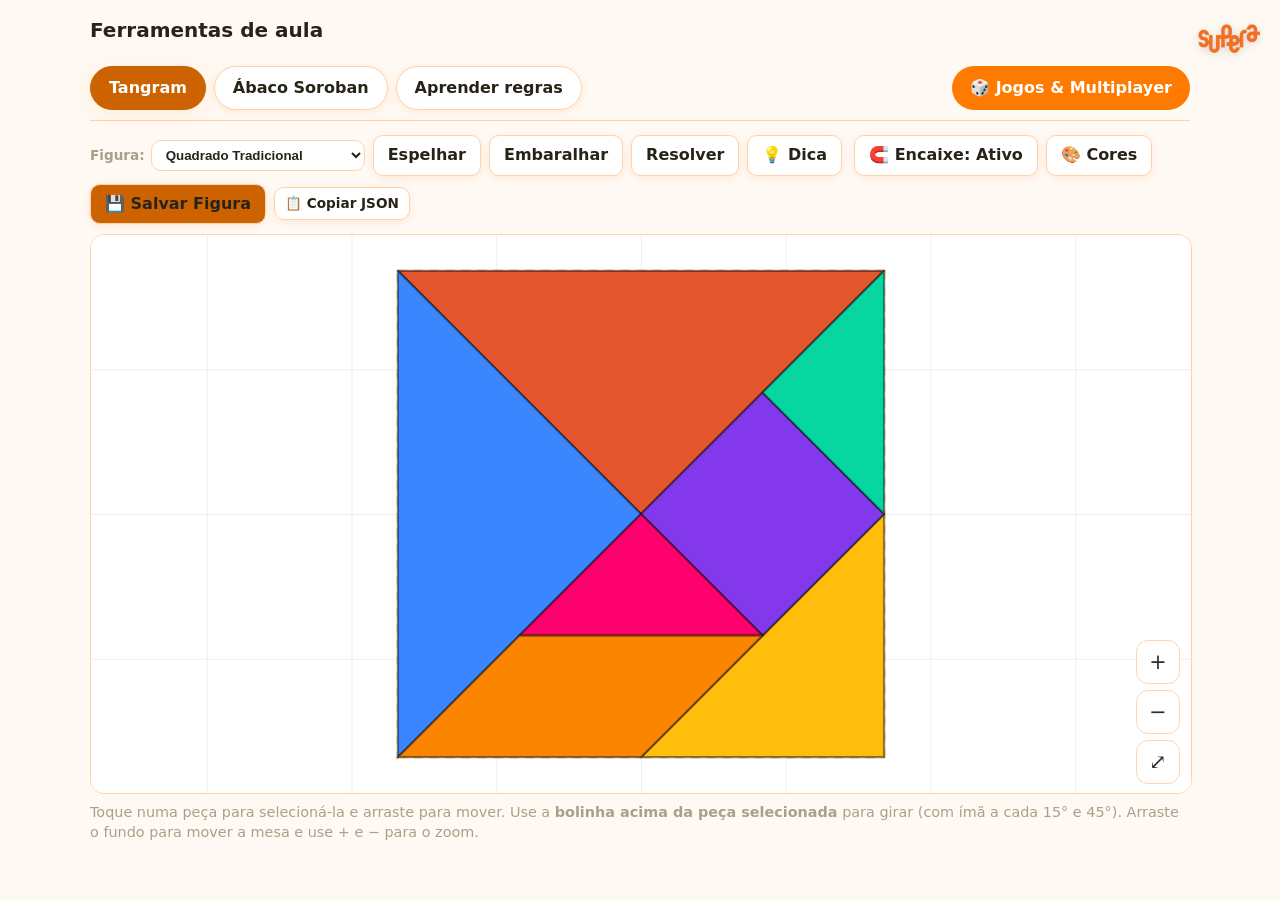
==== commit e01eeafa: "Melhorias no Tangram: imã por arestas, trava forte em vértices e contornos - Implementado encaixe ma" ====
--- a/index.html
+++ b/index.html
@@ -20,14 +20,35 @@
 </nav>
 
 <section id="tangram">
-<div class="bar">
-<button class="btn" id="tf">Espelhar</button>
-<button class="btn" id="tm">Embaralhar</button>
-<button class="btn" id="tz">Montar quadrado</button>
-<button class="btn" id="tsnap" style="margin-left:8px;">🧲 Encaixe: Ativo</button>
-<span class="badge" id="ang" style="display:none; margin-left:auto; font-size:0.95rem;">0°</span>
+<div class="bar" style="align-items:center;">
+  <div style="display:flex; align-items:center; gap:6px;">
+    <span style="font-size:0.85rem; font-weight:700; color:var(--mut);">Figura:</span>
+    <select id="tg-select-figura" style="padding:6px 10px; border-radius:10px; border:1px solid var(--line); background:var(--card); color:var(--ink); font-weight:600; cursor:pointer;">
+      <option value="livre">Mesa Livre (Sem contorno)</option>
+      <optgroup label="Padrão">
+        <option value="quadrado" selected>Quadrado Tradicional</option>
+      </optgroup>
+      <optgroup label="Minhas Figuras Salvas" id="tg-optgroup-salvas"></optgroup>
+    </select>
+  </div>
+  <button class="btn" id="tf">Espelhar</button>
+  <button class="btn" id="tm">Embaralhar</button>
+  <button class="btn" id="tz">Resolver</button>
+  <button class="btn" id="tdica">💡 Dica</button>
+  <button class="btn" id="tsnap" style="margin-left:4px;">🧲 Encaixe: Ativo</button>
+  <button class="btn" id="tresetcolors">🎨 Cores</button>
+  <button class="btn" id="tsavefig" style="background:var(--acc-dark);" title="Salvar a montagem da mesa como um novo contorno">💾 Salvar Figura</button>
+  <button class="btn" id="tcopyjson" style="padding:6px 10px; font-size:0.85rem;" title="Copiar código JSON da figura atual para compartilhar">📋 Copiar JSON</button>
+  <span class="badge" id="ang" style="display:none; margin-left:auto; font-size:0.95rem;">0°</span>
 </div>
 <div class="wrap">
+<div id="tg-palette" class="tg-palette" style="display:none;">
+  <span style="font-size:0.75rem; font-weight:700; color:var(--mut); margin-right:2px;">COR:</span>
+  <div id="tg-swatches" style="display:flex; gap:6px; align-items:center;"></div>
+  <div class="tg-color-input-wrap" title="Cor personalizada">
+    <input type="color" id="tg-custom-color" class="tg-color-input">
+  </div>
+</div>
 <svg id="tg"><defs><pattern id="gd" width="100" height="100" patternUnits="userSpaceOnUse"><path d="M100 0H0V100" fill="none" stroke="currentColor" stroke-opacity=".1"/></pattern></defs><rect width="2000" height="1400" fill="var(--card)"/><rect width="2000" height="1400" fill="url(#gd)"/></svg>
 <div class="zoom">
 <button id="zi" aria-label="Aumentar zoom">+</button>
@@ -138,6 +159,7 @@
 </main>
 
 <script src="js/helpers.js"></script>
+<script src="js/tangram-contornos.js"></script>
 <script src="js/tangram.js"></script>
 <script src="js/soroban.js"></script>
 <script src="js/aprender.js"></script>
--- a/css/style.css
+++ b/css/style.css
@@ -97,6 +97,22 @@
 .tg-rot-knob{fill:var(--acc);stroke:#ffffff;stroke-width:3;pointer-events:none;filter:drop-shadow(0 2px 5px rgba(0,0,0,0.35))}
 .tg-rot-icon{fill:#ffffff;font-size:13px;font-weight:700;text-anchor:middle;pointer-events:none;user-select:none}
 .tg-snap-indicator{fill:#ff7a00;stroke:#ffffff;stroke-width:2.5;pointer-events:none;filter:drop-shadow(0 0 6px #ff7a00);transition:opacity 0.2s}
+
+/* Silhueta / Contorno Guia do Tangram */
+.tg-silhouette{fill:rgba(0,0,0,0.06);stroke:var(--line);stroke-width:2;stroke-dasharray:6 5;pointer-events:none;transition:fill .3s, stroke .3s}
+.tg-silhouette.complete{fill:rgba(31,122,62,0.18);stroke:#1f7a3e;stroke-width:3;stroke-dasharray:none}
+
+/* Mensagem de Conclusão da Figura */
+.tg-win-toast{position:absolute;bottom:16px;left:50%;transform:translateX(-50%);background:#1f7a3e;color:#ffffff;padding:10px 20px;border-radius:999px;font-weight:700;font-size:1rem;box-shadow:0 6px 18px rgba(0,0,0,0.25);z-index:20;display:flex;align-items:center;gap:8px;animation:tgFadeUp .3s ease-out;pointer-events:none}
+@keyframes tgFadeUp{from{opacity:0;transform:translate(-50%,15px)}to{opacity:1;transform:translate(-50%,0)}}
+
+/* Paleta Flutuante de Cores por Peça */
+.tg-palette{position:absolute;top:12px;left:12px;background:var(--card);border:1px solid var(--line);border-radius:999px;padding:6px 12px;display:flex;align-items:center;gap:6px;box-shadow:0 4px 14px rgba(0,0,0,0.15);z-index:10;max-width:calc(100% - 70px);overflow-x:auto;-webkit-overflow-scrolling:touch}
+.tg-color-btn{width:24px;height:24px;border-radius:50%;border:2px solid #ffffff;box-shadow:0 0 0 1px rgba(0,0,0,0.25);cursor:pointer;padding:0;flex-shrink:0;transition:transform .15s}
+.tg-color-btn:hover{transform:scale(1.2)}
+.tg-color-btn.active{box-shadow:0 0 0 2.5px var(--acc);transform:scale(1.15)}
+.tg-color-input-wrap{position:relative;width:24px;height:24px;border-radius:50%;overflow:hidden;border:2px solid #ffffff;box-shadow:0 0 0 1px rgba(0,0,0,0.25);flex-shrink:0;cursor:pointer;background:conic-gradient(red,yellow,lime,aqua,blue,magenta,red)}
+.tg-color-input{position:absolute;top:-10px;left:-10px;width:50px;height:50px;opacity:0;cursor:pointer}
 input[type=text]{padding:8px 10px;border-radius:10px;border:1px solid var(--line);background:var(--card);color:var(--ink);width:150px}
 .tot{margin-left:auto;font-size:1.1rem}
 .tot b{font-size:1.6rem;color:var(--acc)}
